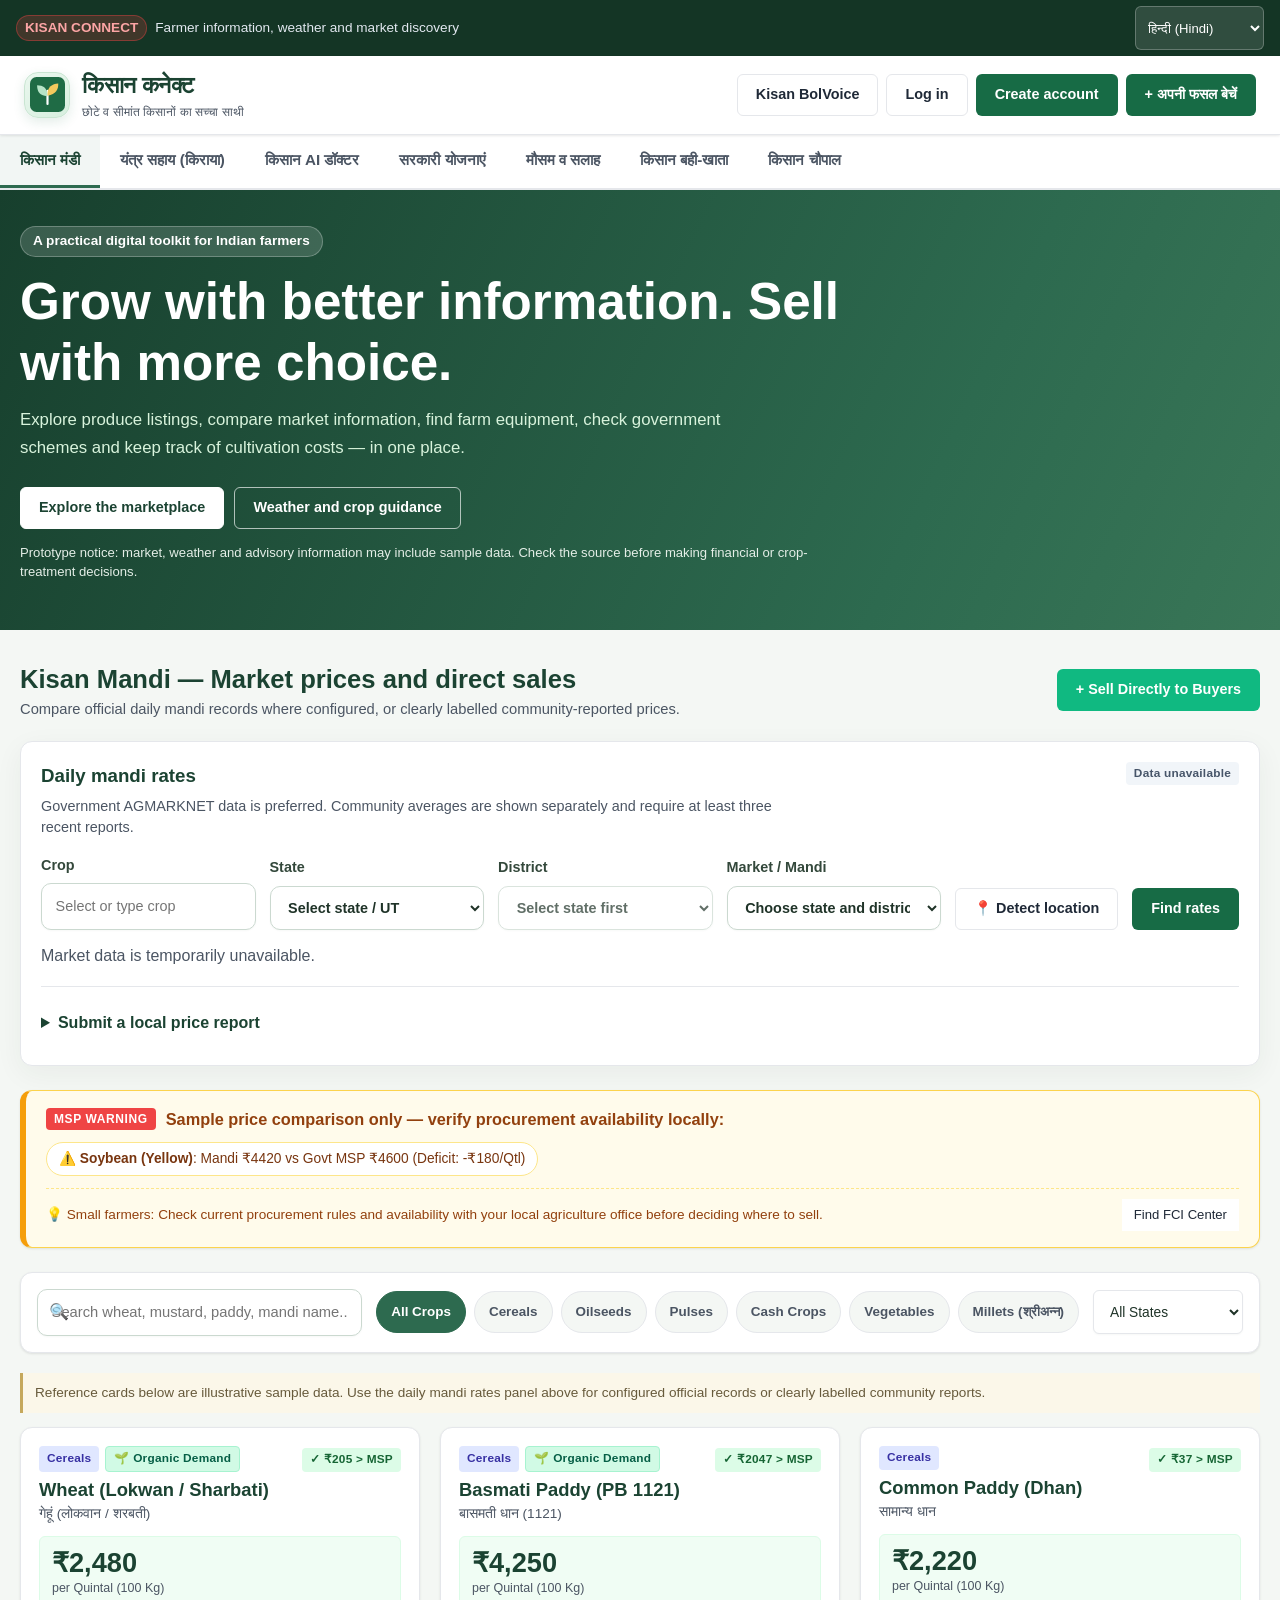
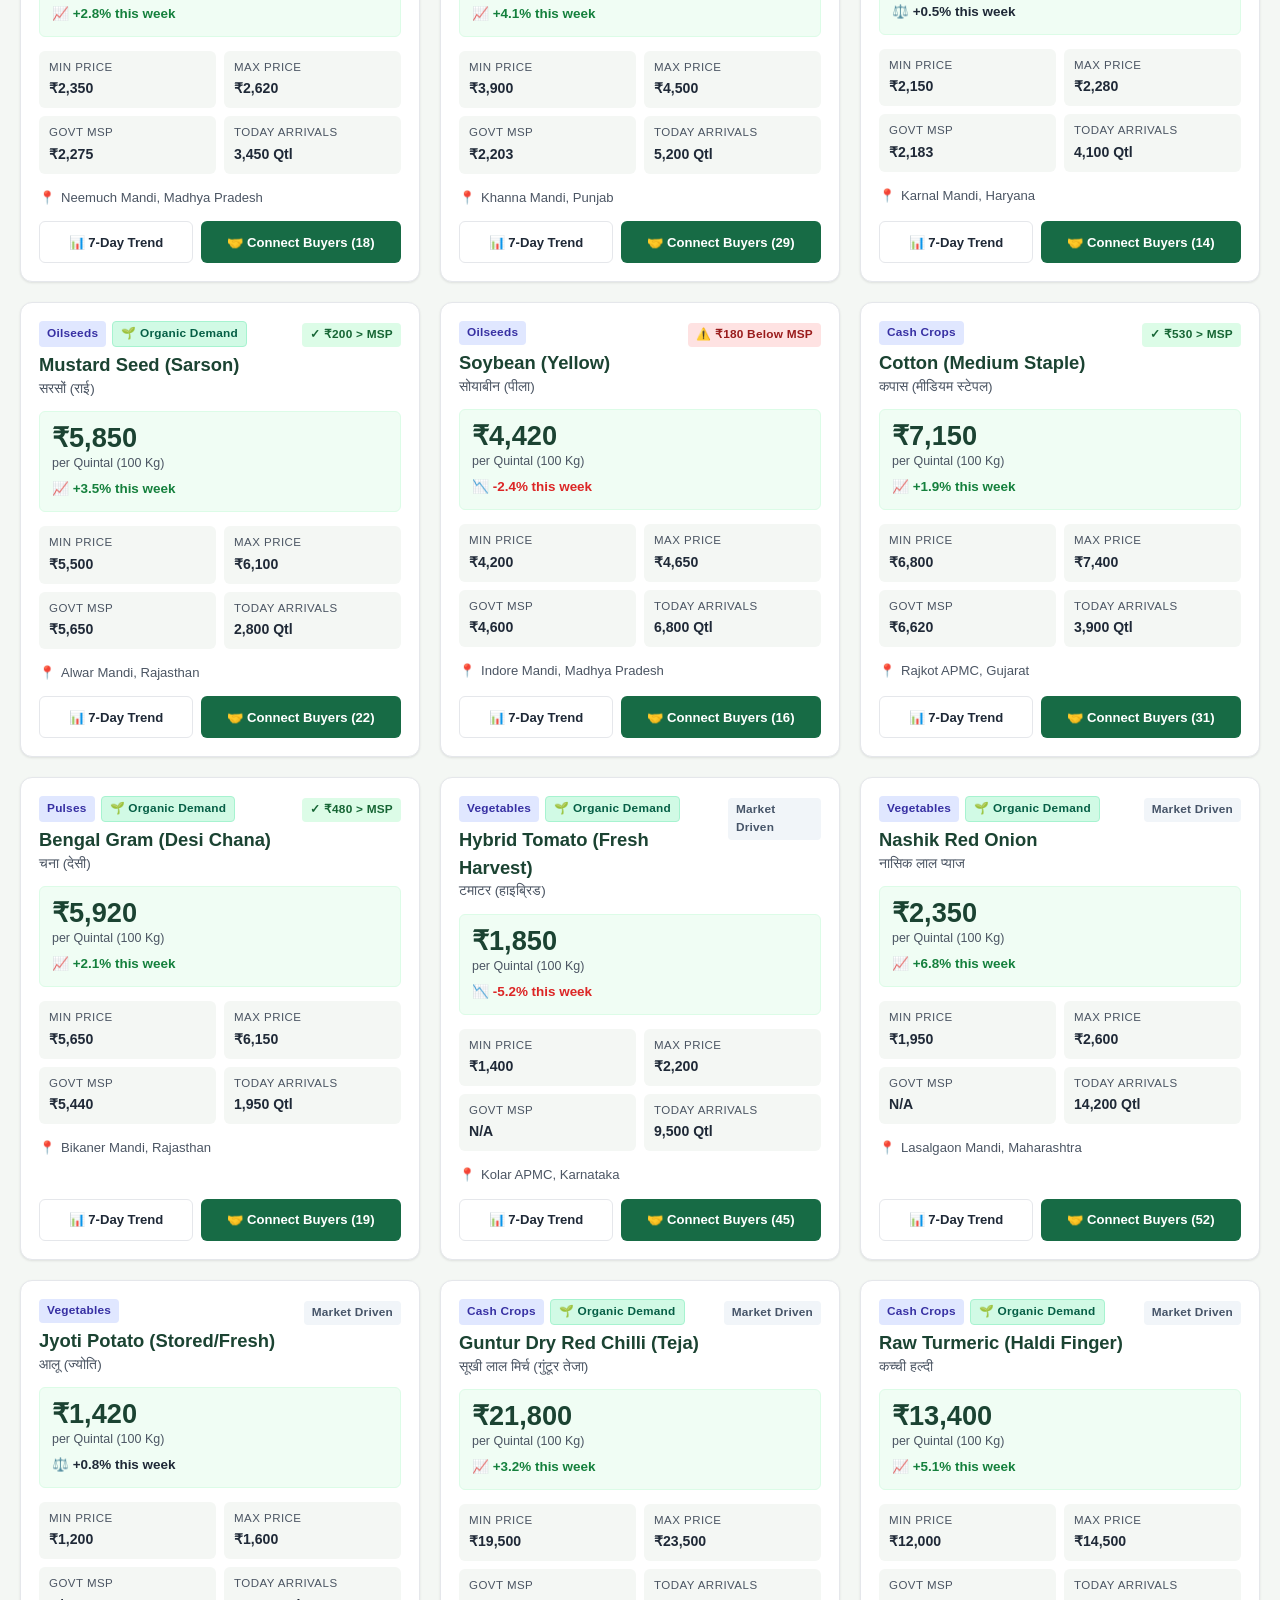
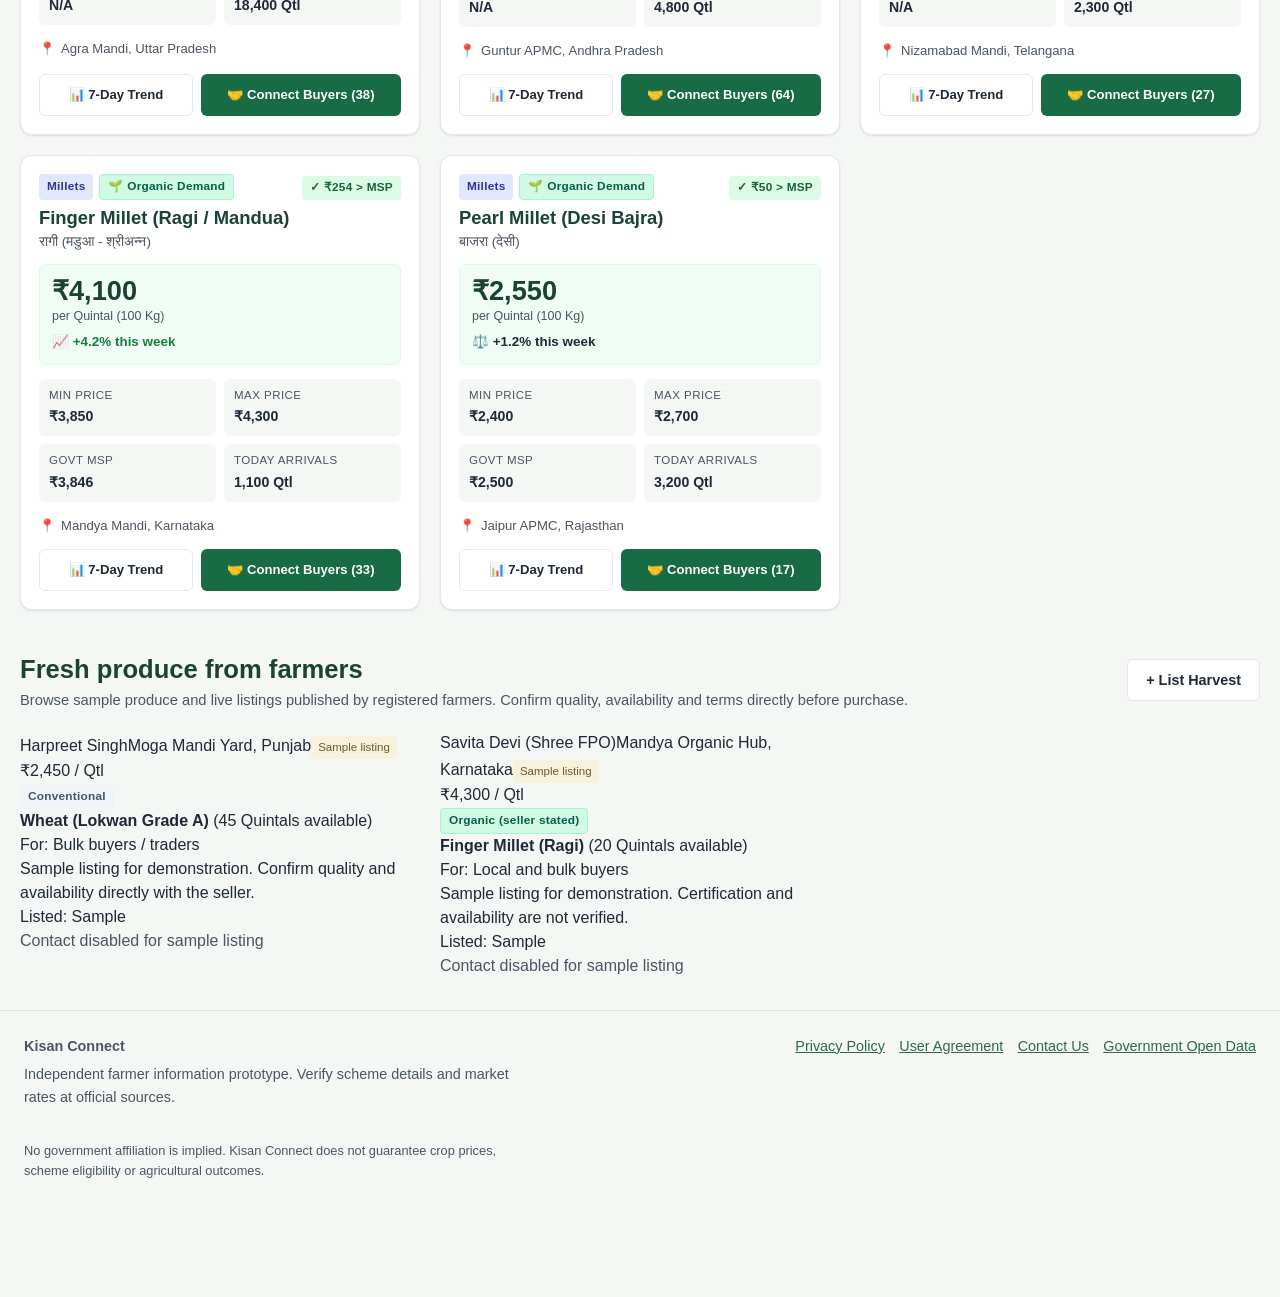
==== index.html @ 3104cfa8 "Use standard mandi and location dropdowns for reports" ====
<!DOCTYPE html>
<html lang="en">
<head>
  <meta charset="UTF-8" />
  <meta name="viewport" content="width=device-width, initial-scale=1.0" />
  <title>Kisan Connect — Empowering Small and Marginal Farmers</title>
  <meta name="description" content="Integrated AgriTech platform empowering small & marginal farmers with direct APMC mandi prices, machinery pooling, AI crop doctor, and government subsidies." />
  <link rel="stylesheet" href="css/styles.css" />
  <link rel="manifest" href="/manifest.json" />
  <meta name="theme-color" content="#1f6b45" />
  <meta name="color-scheme" content="light" />
  <meta name="mobile-web-app-capable" content="yes" />
  <meta name="apple-mobile-web-app-capable" content="yes" />
  <meta name="apple-mobile-web-app-status-bar-style" content="default" />
  <link rel="icon" type="image/svg+xml" href="/icon.svg" />
</head>
<body>

  <!-- Language and utility bar; no unverified helpline number is displayed. -->
  <header class="top-helpline-bar">
    <div class="helpline-content">
      <span class="helpline-pill">KISAN CONNECT</span>
      <span data-i18n="topDescription">Farmer information, weather and market discovery</span>
    </div>
    <div class="top-bar-right">
      <div class="lang-select-wrapper">
        <select id="lang-selector" aria-label="Select Language">
          <option value="en">English</option>
          <option value="hi" selected>हिन्दी (Hindi)</option>
          <option value="pa">ਪੰਜਾਬੀ (Punjabi)</option>
          <option value="mr">मराठी (Marathi)</option>
          <option value="te">తెలుగు (Telugu)</option>
          <option value="bn">বাংলা (Bengali)</option>
          <option value="ur">اردو (Urdu)</option>
        </select>
      </div>
    </div>
  </header>

  <!-- Main Brand Navigation Bar -->
  <div class="main-header">
    <div class="header-inner">
      <div class="brand-wrapper">
        <span class="brand-logo-icon" aria-hidden="true"><img src="/icon.svg" alt="" width="34" height="34" /></span>
        <div>
          <h1 class="brand-title" data-i18n="appName">Kisan Connect</h1>
          <p class="brand-subtitle" data-i18n="appTagline">Empowering Small & Marginal Farmers</p>
        </div>
      </div>

      <div class="header-action-group">
        <button id="btn-voice-search" class="btn btn-outline" title="Ask by Voice / बोलकर पूछें">
          Kisan Bol <span>Voice</span>
        </button>
        <button id="account-action" class="btn btn-outline" onclick="Auth.open('login')">Log in</button>
        <button id="btn-register" class="btn btn-primary" onclick="Auth.open('register')">Create account</button>
        <button class="btn btn-primary" onclick="App.openModal('modal-list-harvest')">
          <span data-i18n="btnListProduce">List produce</span>
        </button>
      </div>
    </div>
  </div>

  <!-- Desktop Navigation Tabs Bar -->
  <nav class="desktop-nav-bar" aria-label="Main Navigation">
    <div class="nav-container">
      <button class="nav-tab-btn active" data-tab="tab-mandi">
        <span data-i18n="navMandi">Kisan Mandi</span>
      </button>
      <button class="nav-tab-btn" data-tab="tab-machinery">
        <span data-i18n="navMachinery">Equipment Rental</span>
      </button>
      <button class="nav-tab-btn" data-tab="tab-doctor">
        <span data-i18n="navDoctor">AI Crop Doctor</span>
      </button>
      <button class="nav-tab-btn" data-tab="tab-schemes">
        <span data-i18n="navSchemes">Govt Schemes</span>
      </button>
      <button class="nav-tab-btn" data-tab="tab-weather">
        <span data-i18n="navWeather">Weather & Advisory</span>
      </button>
      <button class="nav-tab-btn" data-tab="tab-ledger">
        <span data-i18n="navLedger">Farm Ledger (Khata)</span>
      </button>
      <button class="nav-tab-btn" data-tab="tab-community">
        <span data-i18n="navCommunity">Kisan Chopal</span>
      </button>
    </div>
  </nav>

  <!-- Hero Section -->
  <section class="hero-banner">
    <div class="hero-inner">
      <div class="hero-tagline-badge">A practical digital toolkit for Indian farmers</div>
      <h2 class="hero-title">Grow with better information. Sell with more choice.</h2>
      <p class="hero-desc">
        Explore produce listings, compare market information, find farm equipment, check government schemes and keep track of cultivation costs — in one place.
      </p>
      <div class="hero-actions">
        <button class="btn btn-light" onclick="App.switchTab('tab-mandi')">Explore the marketplace</button>
        <button class="btn btn-outline hero-outline" onclick="App.switchTab('tab-weather')">Weather and crop guidance</button>
      </div>
      <p class="hero-note">Prototype notice: market, weather and advisory information may include sample data. Check the source before making financial or crop-treatment decisions.</p>
    </div>
  </section>

  <!-- Main Content Body -->
  <main class="main-content-wrapper">

    <!-- ====================================================================
         TAB 1: KISAN MANDI (Marketplace & APMC Live Prices)
         ==================================================================== -->
    <div id="tab-mandi" class="tab-pane active">
      <div class="section-header-bar">
        <div class="section-title-group">
          <h2>Kisan Mandi — Market prices and direct sales</h2>
          <p>Compare official daily mandi records where configured, or clearly labelled community-reported prices.</p>
        </div>
        <button class="btn btn-success" onclick="App.openModal('modal-list-harvest')">
          + Sell Directly to Buyers
        </button>
      </div>

      <section class="live-data-panel" aria-labelledby="live-mandi-heading">
        <div class="live-data-panel-head">
          <div>
            <h3 id="live-mandi-heading">Daily mandi rates</h3>
            <p>Government AGMARKNET data is preferred. Community averages are shown separately and require at least three recent reports.</p>
          </div>
          <span id="mandi-source-status" class="badge badge-neutral">Checking data source…</span>
        </div>
        <div class="live-data-filters">
          <label>Crop
            <input id="live-mandi-commodity" type="text" list="india-crops-list" placeholder="Select or type crop" autocomplete="off" />
            <datalist id="india-crops-list"><option value="Wheat"></option><option value="Rice"></option><option value="Paddy"></option><option value="Maize"></option><option value="Potato"></option><option value="Onion"></option><option value="Tomato"></option><option value="Mustard"></option><option value="Gram"></option><option value="Chana"></option><option value="Arhar"></option><option value="Moong"></option><option value="Urad"></option><option value="Soybean"></option><option value="Groundnut"></option><option value="Cotton"></option><option value="Sugarcane"></option><option value="Bajra"></option><option value="Jowar"></option><option value="Barley"></option><option value="Garlic"></option><option value="Ginger"></option><option value="Turmeric"></option><option value="Banana"></option><option value="Apple"></option><option value="Mango"></option><option value="Lentil"></option><option value="Masoor"></option></datalist>
          </label>
          <label>State
            <select id="live-mandi-state" autocomplete="address-level1"><option value="">Loading states…</option></select>
          </label>
          <label>District
            <select id="live-mandi-district" autocomplete="address-level2" disabled><option value="">Select state first</option></select>
          </label>
          <label>Market / Mandi
            <select id="live-mandi-market"><option value="">Choose state and district first</option></select>
          </label>
          <button id="btn-detect-mandi-location" class="btn btn-outline" type="button">📍 Detect location</button>
          <button id="btn-load-live-mandi" class="btn btn-primary" type="button">Find rates</button>
        </div>
        <div id="live-mandi-results" class="live-data-results" aria-live="polite"><p class="text-sm text-muted">Choose a crop or district and load available market records.</p></div>
        <details class="mandi-report-details">
          <summary>Submit a local price report</summary>
          <p class="text-sm text-muted">For farmers and bulk buyers. Community reports are not official prices and are only averaged after three recent reports for the same market and crop.</p>
          <form id="mandi-price-report-form" class="live-data-filters">
            <label>Crop <input name="commodity" id="report-mandi-commodity" required minlength="2" maxlength="120" list="india-crops-list" /></label>
            <label>Mandi / market <select name="market" id="report-mandi-market" required><option value="">Choose state and district first</option></select></label>
            <label>District <select name="district" id="report-mandi-district" required disabled><option value="">Select state first</option></select></label>
            <label>State <select name="state" id="report-mandi-state" required><option value="">Loading states…</option></select></label>
            <label>Price (₹/quintal) <input name="pricePerQuintal" type="number" min="1" max="1000000" step="0.01" required /></label>
            <label>Note (optional) <input name="note" maxlength="300" /></label>
            <button class="btn btn-outline" type="submit">Submit report</button>
          </form>
        </details>
      </section>

      <!-- MSP Watchdog Alert Banner -->
      <div id="msp-watchdog-banner"></div>

      <!-- Filter Controls Bar -->
      <div class="filter-controls-bar">
        <div class="search-input-group">
          <span class="icon">🔍</span>
          <input type="text" id="mandi-search-input" placeholder="Search wheat, mustard, paddy, mandi name..." />
        </div>

        <div class="filter-pills-group">
          <button class="category-pill-btn active mandi-category-btn" data-category="all">All Crops</button>
          <button class="category-pill-btn mandi-category-btn" data-category="cereals">Cereals</button>
          <button class="category-pill-btn mandi-category-btn" data-category="oilseeds">Oilseeds</button>
          <button class="category-pill-btn mandi-category-btn" data-category="pulses">Pulses</button>
          <button class="category-pill-btn mandi-category-btn" data-category="cash crops">Cash Crops</button>
          <button class="category-pill-btn mandi-category-btn" data-category="vegetables">Vegetables</button>
          <button class="category-pill-btn mandi-category-btn" data-category="millets">Millets (श्रीअन्न)</button>
        </div>

        <select id="mandi-state-filter" class="dropdown-filter-select">
          <option value="all">All States</option>
          <option value="madhya pradesh">Madhya Pradesh</option>
          <option value="punjab">Punjab</option>
          <option value="haryana">Haryana</option>
          <option value="rajasthan">Rajasthan</option>
          <option value="gujarat">Gujarat</option>
          <option value="maharashtra">Maharashtra</option>
          <option value="karnataka">Karnataka</option>
          <option value="andhra pradesh">Andhra Pradesh</option>
          <option value="uttar pradesh">Uttar Pradesh</option>
        </select>
      </div>

      <p class="prototype-data-note">Reference cards below are illustrative sample data. Use the daily mandi rates panel above for configured official records or clearly labelled community reports.</p>
      <!-- Mandi Commodity Cards -->
      <div id="mandi-price-cards" class="cards-grid-3"></div>

      <!-- Direct Farmer Produce Listings -->
      <div class="section-header-bar" style="margin-top: 40px;">
        <div class="section-title-group">
          <h2>Fresh produce from farmers</h2>
          <p>Browse sample produce and live listings published by registered farmers. Confirm quality, availability and terms directly before purchase.</p>
        </div>
        <div class="farmer-market-actions">
          <button id="btn-my-enquiries" class="btn btn-outline" type="button" hidden onclick="MandiModule.loadIncomingEnquiries()">Incoming enquiries</button>
          <button class="btn btn-outline" onclick="App.openModal('modal-list-harvest')">+ List Harvest</button>
        </div>
      </div>
      <div id="incoming-enquiries" class="incoming-enquiries" hidden></div>
      <div id="direct-farmer-listings" class="cards-grid-3"></div>
    </div>


    <!-- ====================================================================
         TAB 2: YANTRA SAHAY (Machinery Rental & Co-Farming Pooling)
         ==================================================================== -->
    <div id="tab-machinery" class="tab-pane">
      <div class="section-header-bar">
        <div class="section-title-group">
          <h2>Yantra Sahay — Equipment rental and pooling</h2>
          <p>Uber for farm implements: Access tractors, harvesters, laser levelers, and drone sprayers at affordable hourly/acre rates.</p>
        </div>
      </div>

      <!-- Co-Farming Equipment Pooling Calculator -->
      <div id="pooling-calculator-section" class="pooling-calc-container">
        <div class="calc-header">
          <div>
            <h3>🤝 Community Machinery Pooling Calculator</h3>
            <p class="text-muted">See how much you and your neighbors save by co-renting equipment for contiguous plots.</p>
          </div>
          <span class="badge badge-success">Save up to 35%</span>
        </div>

        <div class="calc-controls-row">
          <div class="calc-field-group">
            <label for="pool-calc-machine">Select Equipment to Rent:</label>
            <select id="pool-calc-machine">
              <option value="mach-4">Preet Multi-Crop Combine Harvester (₹1,550/acre)</option>
              <option value="mach-1">Mahindra 575 DI Tractor with Cultivator (₹850/acre)</option>
              <option value="mach-2">Garuda Agri Drone Sprayer with Pilot (₹280/acre)</option>
              <option value="mach-3">Shaktiman Heavy Duty Rotavator (₹750/acre)</option>
              <option value="mach-6">Happy Seeder / Super Seeder (₹850/acre)</option>
            </select>
          </div>

          <div class="calc-field-group">
            <label for="pool-calc-acres">Your Farm Acreage:</label>
            <input type="number" id="pool-calc-acres" value="1.5" min="0.5" max="10" step="0.5" />
          </div>

          <div class="calc-field-group">
            <label for="pool-calc-farmers">
              Neighbor Farmers Pooling: <span id="pool-calc-farmers-val" class="calc-slider-val">3 Neighbor Farmers</span>
            </label>
            <input type="range" id="pool-calc-farmers" min="1" max="5" value="3" />
          </div>
        </div>

        <div id="pooling-calc-results"></div>
      </div>

      <!-- Machinery Filters -->
      <div class="filter-controls-bar">
        <div class="search-input-group">
          <span class="icon">🔍</span>
          <input type="text" id="machinery-search-input" placeholder="Search tractor, harvester, drone, rotavator..." />
        </div>

        <div class="filter-pills-group">
          <button class="category-pill-btn active machinery-category-btn" data-category="all">All Implements</button>
          <button class="category-pill-btn machinery-category-btn" data-category="tractors">Tractors & Tillers</button>
          <button class="category-pill-btn machinery-category-btn" data-category="harvesting">Harvesters</button>
          <button class="category-pill-btn machinery-category-btn" data-category="spraying & drones">Drone Sprayers</button>
          <button class="category-pill-btn machinery-category-btn" data-category="land preparation">Land Prep</button>
          <button class="category-pill-btn machinery-category-btn" data-category="irrigation">Solar Pumps</button>
        </div>

        <div style="display: flex; align-items: center; gap: 8px;">
          <span class="text-sm font-semibold">Max Distance:</span>
          <input type="range" id="machinery-distance-slider" min="2" max="25" value="20" style="width: 100px;" />
          <span id="machinery-distance-val" class="text-sm font-bold text-green">20 km</span>
        </div>
      </div>

      <!-- Machinery Cards Grid -->
      <div id="machinery-cards-grid" class="cards-grid-3"></div>
    </div>


    <!-- ====================================================================
         TAB 3: KISAN AI DOCTOR (Crop Health & Pest Diagnostics)
         ==================================================================== -->
    <div id="tab-doctor" class="tab-pane">
      <div class="section-header-bar">
        <div class="section-title-group">
          <h2>Kisan Crop Doctor — Crop-health reference</h2>
          <p>Upload a crop photo for an AI-assisted assessment, or browse crop-health reference guides. Results are suggestions, not a confirmed diagnosis.</p>
        </div>
      </div>

      <div class="doctor-layout-grid">
        <!-- Left: Upload & Specimen Selector -->
        <div class="doctor-upload-sidebar">
          <label for="crop-photo-input" class="upload-drop-zone">
            <div class="upload-icon">📷</div>
            <strong>Upload Leaf / Crop Photo</strong>
            <p class="text-sm text-muted">Click to select photo from phone or gallery (JPG, PNG or WebP; max 8 MB)</p>
            <input type="file" id="crop-photo-input" accept="image/jpeg,image/png,image/webp" style="display: none;" />
          </label>
          <label for="crop-photo-crop" class="text-sm">Crop type (optional)
            <select id="crop-photo-crop" class="form-control">
              <option value="">Not sure / let AI assess</option>
              <option value="Rice">Rice / Paddy</option>
              <option value="Wheat">Wheat</option>
              <option value="Tomato">Tomato</option>
              <option value="Potato">Potato</option>
              <option value="Mustard">Mustard</option>
              <option value="Maize">Maize</option>
              <option value="Cotton">Cotton</option>
              <option value="Sugarcane">Sugarcane</option>
              <option value="Pulses">Pulses</option>
              <option value="Other">Other</option>
            </select>
          </label>

          <div id="diagnosis-image-preview" style="text-align: center; margin-bottom: 16px;"></div>

          <div class="sample-specimens-heading">
            <span>Or test with field specimens:</span>
            <span class="badge badge-neutral">Pre-Loaded</span>
          </div>

          <div id="disease-samples-grid" class="disease-samples-grid"></div>
        </div>

        <!-- Right: Diagnostic Report Output -->
        <div>
          <div id="diagnosis-report-container"></div>
        </div>
      </div>

      <!-- AI Agribot Chatbot: Kisan Sahayak -->
      <div id="kisan-chat-wrapper" class="kisan-chat-box">
        <div class="chat-header">
          <div>
            <h3>🤖 Kisan Sahayak AI — 24x7 Agronomy Chat Assistant</h3>
            <p class="text-sm text-muted">Ask questions in Hindi, English, Punjabi, Marathi, Telugu, or Bengali.</p>
          </div>
          <span class="badge badge-success">✓ Online & Ready</span>
        </div>

        <div id="ai-chat-messages" class="chat-messages-area"></div>

        <div class="preset-queries-row">
          <span class="text-xs text-muted" style="align-self: center;">Quick Questions:</span>
          <button class="btn-pill-prompt" onclick="AIDoctorModule.sendPredefinedQuery('How to control Yellow Rust in wheat?')">🌾 Yellow Rust in Wheat</button>
          <button class="btn-pill-prompt" onclick="AIDoctorModule.sendPredefinedQuery('How to make Jeevamrit at home?')">🧪 Homemade Jeevamrit</button>
          <button class="btn-pill-prompt" onclick="AIDoctorModule.sendPredefinedQuery('How to get 90% subsidy on Solar Pump?')">☀️ Solar Pump Subsidy</button>
          <button class="btn-pill-prompt" onclick="AIDoctorModule.sendPredefinedQuery('Can I spray pesticide in today weather?')">🌦️ Spray Window Check</button>
        </div>

        <div class="chat-input-row">
          <input type="text" id="ai-chat-input" placeholder="Type your crop or subsidy question here (उदा. गेहूं में पीलापन कैसे दूर करें?)..." />
          <button id="btn-send-chat" class="btn btn-primary">Send ↗</button>
        </div>
      </div>
    </div>


    <!-- ====================================================================
         TAB 4: SARKARI YOJANA MITRA (Government Schemes Navigator)
         ==================================================================== -->
    <div id="tab-schemes" class="tab-pane">
      <div class="section-header-bar">
        <div class="section-title-group">
          <h2>🏛️ Sarkari Yojana Mitra — Government Schemes & Subsidies</h2>
          <p>Find out every direct benefit, insurance scheme, and equipment subsidy tailored for your landholding profile.</p>
        </div>
      </div>

      <!-- 1-Click Interactive Eligibility Wizard -->
      <div class="wizard-container">
        <div class="section-header-bar" style="margin-bottom: 14px;">
          <div>
            <h3>🎯 1-Click Farmer Scheme Eligibility Wizard</h3>
            <p class="text-muted">Select your farm profile to calculate eligible government subsidies automatically.</p>
          </div>
        </div>

        <form id="eligibility-wizard-form" class="wizard-form-grid">
          <div class="form-group">
            <label for="wiz-land-size">Landholding Size:</label>
            <select id="wiz-land-size">
              <option value="marginal" selected>Marginal Farmer (&lt; 2.5 Acres / 1 Ha)</option>
              <option value="small">Small Farmer (2.5 to 5.0 Acres / 1-2 Ha)</option>
              <option value="medium">Medium / Large Farmer (&gt; 5 Acres)</option>
            </select>
          </div>

          <div class="form-group">
            <label for="wiz-category">Farmer Category:</label>
            <select id="wiz-category">
              <option value="general" selected>General / OBC Farmer</option>
              <option value="sc_st">SC / ST Farmer (+10% Subsidy Bonus)</option>
              <option value="woman">Woman Headed Farm Family</option>
              <option value="tenant">Tenant Farmer / Sharecropper (Bataidar)</option>
            </select>
          </div>

          <div class="form-group">
            <label for="wiz-water-source">Irrigation Source:</label>
            <select id="wiz-water-source">
              <option value="diesel" selected>Diesel Pump Set (Wants Solar)</option>
              <option value="rainfed">Rainfed / Dryland (Barani)</option>
              <option value="electric">Electric Tubewell</option>
              <option value="canal">Canal Irrigation</option>
            </select>
          </div>
        </form>

        <div id="wizard-results-container"></div>
      </div>

      <!-- Schemes Filters & Catalog -->
      <div class="filter-controls-bar">
        <div class="search-input-group">
          <span class="icon">🔍</span>
          <input type="text" id="schemes-search-input" placeholder="Search PM-KISAN, crop insurance, solar pumps, loans..." />
        </div>

        <div class="filter-pills-group">
          <button class="category-pill-btn active scheme-category-btn" data-category="all">All Schemes</button>
          <button class="category-pill-btn scheme-category-btn" data-category="income support">Income Support</button>
          <button class="category-pill-btn scheme-category-btn" data-category="crop insurance">Crop Insurance</button>
          <button class="category-pill-btn scheme-category-btn" data-category="solar">Solar Energy</button>
          <button class="category-pill-btn scheme-category-btn" data-category="machinery">Machinery Subsidies</button>
          <button class="category-pill-btn scheme-category-btn" data-category="credit">Kisan Credit Card</button>
        </div>
      </div>

      <div class="scheme-updates-panel">
        <div>
          <h3>🔔 Check for newly announced schemes</h3>
          <p>We check the configured official scheme feed when available. Always verify eligibility and deadlines on the linked government portal.</p>
          <p id="scheme-update-status" class="text-muted" aria-live="polite">Official updates have not been checked in this session.</p>
        </div>
        <button id="btn-check-scheme-updates" class="btn btn-outline" type="button">Check official updates</button>
      </div>
      <div id="scheme-live-updates" class="cards-grid-3"></div>
      <div id="schemes-cards-grid" class="cards-grid-3"></div>
    </div>


    <!-- ====================================================================
         TAB 5: MAUSAM & AGRO-ADVISORY (Hyperlocal Weather)
         ==================================================================== -->
    <div id="tab-weather" class="tab-pane">
      <div class="section-header-bar">
        <div class="section-title-group">
          <h2>Weather & Farm Advisory</h2>
          <p>Seven-day forecast based on the selected village, town or city. Check the timestamp before making farm decisions.</p>
        </div>
      </div>
      <div class="live-data-panel weather-location-panel">
        <form id="weather-location-form" class="live-data-filters">
          <label>Village / town / city (manual) <input id="weather-location-input" name="location" value="Lucknow" required minlength="2" maxlength="100" autocomplete="address-level2" /></label>
          <button class="btn btn-primary" type="submit">Update forecast</button>
          <button class="btn btn-outline" id="weather-auto-detect" type="button">📍 Detect my location</button>
          <span id="weather-location-status" role="status" aria-live="polite"></span>
          <button class="btn btn-outline" id="weather-speak-button" type="button">Listen in Hindi</button>
        </form>
        <div id="weather-current-summary" class="weather-current-summary" aria-live="polite">Loading current weather…</div>
        <p id="weather-source-note" class="text-sm text-muted">Forecast source: Open-Meteo. This is a forecast, not a guarantee of local field conditions.</p>
      </div>
      <div id="weather-forecast-grid" class="weather-cards-grid" aria-live="polite"></div>

      <!-- General Agro-Advisory Recommendations -->
      <div style="background: #FFFFFF; border: 1px solid var(--border-color); border-radius: var(--radius-md); padding: 20px; box-shadow: var(--shadow-sm);">
        <h3 style="color: var(--primary-dark); margin-bottom: 12px;">🌾 Key Seasonal Crop Directives (Rabi 2026-27)</h3>
        <div style="display: grid; grid-template-columns: repeat(auto-fit, minmax(280px, 1fr)); gap: 16px;">
          <div style="background: #F0FDF4; border-left: 4px solid var(--primary); padding: 12px 14px; border-radius: var(--radius-sm);">
            <strong style="color: var(--primary-dark);">🌾 Wheat Sowing Window:</strong>
            <p style="font-size: 0.85rem; color: var(--text-muted); margin-top: 4px;">Optimum sowing temperature is 20-22°C. Treat seed with Carboxin + Thiram (2g/kg seed) to prevent loose smut.</p>
          </div>
          <div style="background: #FFFBEB; border-left: 4px solid #D97706; padding: 12px 14px; border-radius: var(--radius-sm);">
            <strong style="color: #92400E;">🌱 Mustard Aphid Caution:</strong>
            <p style="font-size: 0.85rem; color: var(--text-muted); margin-top: 4px;">Install yellow sticky traps early. Never spray during morning bee pollination hours (8 AM to 11 AM).</p>
          </div>
          <div style="background: #EFF6FF; border-left: 4px solid #2563EB; padding: 12px 14px; border-radius: var(--radius-sm);">
            <strong style="color: #1E40AF;">💧 Water Conservation:</strong>
            <p style="font-size: 0.85rem; color: var(--text-muted); margin-top: 4px;">For small plots, irrigate at critical stages only (CRI stage at 21 days for wheat). Avoid excess flood irrigation.</p>
          </div>
        </div>
      </div>
    </div>


    <!-- ====================================================================
         TAB 6: KISAN KHATA (Farm Ledger & ROI Calculator)
         ==================================================================== -->
    <div id="tab-ledger" class="tab-pane">
      <div class="section-header-bar">
        <div class="section-title-group">
          <h2>📊 Kisan Khata — Digital Farm Ledger & ROI Calculator</h2>
          <p>Know your real cost of production per quintal and calculate true net profit per acre.</p>
        </div>
      </div>

      <div class="ledger-layout-grid">
        <!-- Input Form -->
        <div class="ledger-form-box">
          <h3 class="ledger-form-section-title">📝 Enter Your Seasonal Farm Inputs</h3>
          <form id="farm-ledger-form">
            <div class="ledger-input-grid">
              <div class="ledger-input-group">
                <label for="ledger-crop">Cultivated Crop:</label>
                <select id="ledger-crop">
                  <option value="Wheat" selected>Wheat (गेहूं)</option>
                  <option value="Basmati Paddy">Basmati Paddy (धान)</option>
                  <option value="Mustard">Mustard (सरसों)</option>
                  <option value="Soybean">Soybean (सोयाबीन)</option>
                  <option value="Cotton">Cotton (कपास)</option>
                  <option value="Tomato">Tomato (टमाटर)</option>
                </select>
              </div>

              <div class="ledger-input-group">
                <label for="ledger-acres">Field Area (Acres):</label>
                <input type="number" id="ledger-acres" value="2.0" step="0.5" min="0.5" />
              </div>
            </div>

            <div style="font-size: 0.82rem; font-weight: 700; color: var(--text-muted); text-transform: uppercase; margin-bottom: 8px;">Cultivation Expenses (₹)</div>

            <div class="ledger-input-grid">
              <div class="ledger-input-group">
                <label for="cost-seeds">Seeds Cost (₹):</label>
                <input type="number" id="cost-seeds" value="2800" />
              </div>
              <div class="ledger-input-group">
                <label for="cost-fertilizers">Fertilizers & Pesticides (₹):</label>
                <input type="number" id="cost-fertilizers" value="4500" />
              </div>
              <div class="ledger-input-group">
                <label for="cost-machinery">Tractor & Machine Rental (₹):</label>
                <input type="number" id="cost-machinery" value="5200" />
              </div>
              <div class="ledger-input-group">
                <label for="cost-labor">Farm Labor Wages (₹):</label>
                <input type="number" id="cost-labor" value="6000" />
              </div>
              <div class="ledger-input-group">
                <label for="cost-irrigation">Irrigation / Diesel Fuel (₹):</label>
                <input type="number" id="cost-irrigation" value="1800" />
              </div>
              <div class="ledger-input-group">
                <label for="cost-misc">Transport & Bags (₹):</label>
                <input type="number" id="cost-misc" value="1200" />
              </div>
            </div>

            <div style="font-size: 0.82rem; font-weight: 700; color: var(--text-muted); text-transform: uppercase; margin-bottom: 8px; margin-top: 14px;">Harvest Yield & Sale Revenue</div>

            <div class="ledger-input-grid">
              <div class="ledger-input-group">
                <label for="rev-yield-qtl">Total Harvest (Quintals):</label>
                <input type="number" id="rev-yield-qtl" value="36" />
              </div>
              <div class="ledger-input-group">
                <label for="rev-price-qtl">Sale Price per Quintal (₹):</label>
                <input type="number" id="rev-price-qtl" value="2480" />
              </div>
              <div class="ledger-input-group" style="grid-column: 1 / -1;">
                <label for="rev-straw">Bhusa / Fodder By-Product Revenue (₹):</label>
                <input type="number" id="rev-straw" value="4500" />
              </div>
            </div>
          </form>
        </div>

        <!-- Output Card -->
        <div id="ledger-results-card"></div>
      </div>
    </div>


    <!-- ====================================================================
         TAB 7: KISAN CHOPAL (Farmer Community & FPO Hub)
         ==================================================================== -->
    <div id="tab-community" class="tab-pane">
      <div class="section-header-bar">
        <div class="section-title-group">
          <h2>👥 Kisan Chopal — Peer Knowledge Exchange & FPO Network</h2>
          <p>Real stories, cost-cutting innovations, and organic success from smallholders across India.</p>
        </div>
        <button class="btn btn-primary" onclick="App.openModal('modal-new-post')">
          + Share Your Experience
        </button>
      </div>

      <div id="community-posts-container" class="community-posts-list"></div>
    </div>

  </main>


  <!-- ======================================================================
       MODALS SYSTEM
       ====================================================================== -->

  <!-- Modal 1: List My Harvest for Direct Sale -->
  <div id="modal-list-harvest" class="modal-overlay">
    <div class="modal-box">
      <button class="modal-close-btn" data-close-modal>&times;</button>
      <h3>List produce for sale</h3>
      <p class="text-sm text-muted">Add the details buyers need. Sign in as a farmer to publish a listing for other users.</p>

      <form id="list-harvest-form">
        <div class="modal-form-grid">
          <div class="form-group">
            <label for="harvest-farmer-name">Your Full Name:</label>
            <input type="text" id="harvest-farmer-name" placeholder="उदा. Ramesh Kumar" required />
          </div>

          <div class="form-group">
            <label for="harvest-phone">Mobile / WhatsApp Number:</label>
            <input type="tel" id="harvest-phone" placeholder="+91 98765 43210" required />
          </div>

          <div class="form-group">
            <label for="harvest-crop-name">Crop & Variety:</label>
            <input type="text" id="harvest-crop-name" placeholder="e.g. Lokwan Wheat / Sharbati" required />
          </div>

          <div class="form-group">
            <label for="harvest-qty">Quantity Available (Quintals):</label>
            <input type="number" id="harvest-qty" placeholder="e.g. 25" min="1" required />
          </div>

          <div class="form-group">
            <label for="harvest-price">Price (₹ / Quintal):</label>
            <input type="number" id="harvest-price" placeholder="e.g. 2450" min="1" required />
          </div>
          <div class="form-group">
            <label for="harvest-audience">Who can buy this produce?</label>
            <select id="harvest-audience" required>
              <option value="both">Local buyers and bulk buyers</option>
              <option value="local">Local buyers only</option>
              <option value="bulk">Bulk buyers / traders</option>
            </select>
          </div>

          <div class="form-group">
            <label for="harvest-location">Mandi Yard / Village Location:</label>
            <input type="text" id="harvest-location" placeholder="e.g. Dewas Mandi Road, MP" required />
          </div>

          <div class="form-group full-span">
            <label style="display: flex; align-items: center; gap: 8px; cursor: pointer;">
              <input type="checkbox" id="harvest-organic" />
              <span>🌱 This harvest is Organically Grown (PGS-India / NPOP Certified or Zero-Chemical)</span>
            </label>
          </div>

          <div class="form-group full-span">
            <label for="harvest-notes">Grain Quality Notes / Moisture / Packaging:</label>
            <textarea id="harvest-notes" placeholder="e.g. Dry grains with 11% moisture, bagged in 50kg jute bags, ready for farm-gate pickup."></textarea>
          </div>
        </div>

        <div style="display: flex; justify-content: flex-end; gap: 10px; margin-top: 18px;">
          <button type="button" class="btn btn-outline" data-close-modal>Cancel</button>
          <button type="submit" class="btn btn-primary">Publish Harvest Listing</button>
        </div>
      </form>
    </div>
  </div>


  <!-- Modal 2: 7-Day Price Trajectory Chart -->
  <div id="modal-price-chart" class="modal-overlay">
    <div class="modal-box">
      <button class="modal-close-btn" data-close-modal>&times;</button>
      <div id="price-chart-modal-content"></div>
      <div style="display: flex; justify-content: flex-end; margin-top: 16px;">
        <button class="btn btn-primary" data-close-modal>Close</button>
      </div>
    </div>
  </div>


  <!-- Modal 3: Verified Direct Buyers List -->
  <div id="modal-buyers" class="modal-overlay">
    <div class="modal-box">
      <button class="modal-close-btn" data-close-modal>&times;</button>
      <div id="buyers-modal-content"></div>
      <div style="display: flex; justify-content: flex-end; margin-top: 16px;">
        <button class="btn btn-outline" data-close-modal>Close</button>
      </div>
    </div>
  </div>


  <!-- Modal 4: Book Machine / Custom Hiring Center -->
  <div id="modal-booking" class="modal-overlay">
    <div class="modal-box">
      <button class="modal-close-btn" data-close-modal>&times;</button>
      <h3>🚜 Book Farm Equipment</h3>
      <div id="booking-machine-details"></div>

      <form id="machinery-booking-form">
        <input type="hidden" id="booking-machine-id" />
        <div class="modal-form-grid">
          <div class="form-group">
            <label for="book-farmer-name">Your Full Name:</label>
            <input type="text" id="book-farmer-name" placeholder="उदा. Sukhwinder Singh" required />
          </div>

          <div class="form-group">
            <label for="book-phone">Mobile Number:</label>
            <input type="tel" id="book-phone" placeholder="+91 98765 43210" required />
          </div>

          <div class="form-group">
            <label for="book-date">Requested Date:</label>
            <input type="date" id="book-date" required />
          </div>

          <div class="form-group">
            <label for="book-acres">Area to Cover (Acres):</label>
            <input type="number" id="book-acres" value="2.0" step="0.5" min="0.5" required />
          </div>

          <div class="form-group full-span">
            <label style="display: flex; align-items: center; gap: 8px; cursor: pointer; background: #ECFDF5; border: 1px solid #A7F3D0; padding: 10px; border-radius: 6px;">
              <input type="checkbox" id="book-pooling-optin" checked />
              <span><strong>🤝 Enable Neighbor Pooling:</strong> Share equipment transit with adjoining field owners for a 25% cluster discount.</span>
            </label>
          </div>
        </div>

        <div style="display: flex; justify-content: flex-end; gap: 10px; margin-top: 18px;">
          <button type="button" class="btn btn-outline" data-close-modal>Cancel</button>
          <button type="submit" class="btn btn-primary">Confirm & Generate Booking Slip</button>
        </div>
      </form>
    </div>
  </div>


  <!-- Modal 5: Confirmed Booking Slip -->
  <div id="modal-booking-slip" class="modal-overlay">
    <div class="modal-box">
      <button class="modal-close-btn" data-close-modal>&times;</button>
      <div id="booking-slip-content"></div>
    </div>
  </div>


  <!-- Modal 6: Government Scheme Detail & Document Checklist -->
  <div id="modal-scheme-detail" class="modal-overlay">
    <div class="modal-box">
      <button class="modal-close-btn" data-close-modal>&times;</button>
      <div id="scheme-detail-modal-content"></div>
    </div>
  </div>


  <!-- Modal 7: New Community Post in Kisan Chopal -->
  <div id="modal-new-post" class="modal-overlay">
    <div class="modal-box">
      <button class="modal-close-btn" data-close-modal>&times;</button>
      <h3>✍️ Share Your Farming Innovation or Experience</h3>
      <p class="text-sm text-muted">Help fellow smallholders reduce input costs, share pooling experiences, or report mandi prices.</p>

      <form id="new-community-post-form">
        <div class="modal-form-grid">
          <div class="form-group">
            <label for="post-author">Your Name:</label>
            <input type="text" id="post-author" placeholder="उदा. Kailash Meena" required />
          </div>

          <div class="form-group">
            <label for="post-village">Village & District:</label>
            <input type="text" id="post-village" placeholder="e.g. Kota, Rajasthan" required />
          </div>

          <div class="form-group">
            <label for="post-tag">Topic Category:</label>
            <select id="post-tag">
              <option value="Cost Reduction">Cost Reduction</option>
              <option value="Equipment Pooling">Equipment Pooling</option>
              <option value="Direct Selling">Direct Selling</option>
              <option value="Organic Farming">Organic Farming</option>
              <option value="Bumper Yield">Bumper Yield</option>
            </select>
          </div>

          <div class="form-group">
            <label for="post-title">Headline / Summary:</label>
            <input type="text" id="post-title" placeholder="e.g. How we saved ₹12,000 using drip and bio-pesticides" required />
          </div>

          <div class="form-group full-span">
            <label for="post-content">Detailed Experience:</label>
            <textarea id="post-content" placeholder="Share exact quantities, costs, and results for your fellow farmers..." required></textarea>
          </div>
        </div>

        <div style="display: flex; justify-content: flex-end; gap: 10px; margin-top: 18px;">
          <button type="button" class="btn btn-outline" data-close-modal>Cancel</button>
          <button type="submit" class="btn btn-primary">Post to Kisan Chopal</button>
        </div>
      </form>
    </div>
  </div>


  <!-- Mobile Bottom Navigation Bar -->
  <nav class="mobile-bottom-bar" aria-label="Mobile Navigation">
    <button class="mobile-nav-btn active" data-tab="tab-mandi">
      <span data-i18n="navMandi">Mandi</span>
    </button>
    <button class="mobile-nav-btn" data-tab="tab-machinery">
      <span data-i18n="navMachinery">Yantra</span>
    </button>
    <button class="mobile-nav-btn" data-tab="tab-doctor">
      <span data-i18n="navDoctor">AI Doctor</span>
    </button>
    <button class="mobile-nav-btn" data-tab="tab-schemes">
      <span data-i18n="navSchemes">Schemes</span>
    </button>
    <button class="mobile-nav-btn" data-tab="tab-ledger">
      <span data-i18n="navLedger">Khata</span>
    </button>
  </nav>

  <!-- Demo account access: replace with server-side authentication before production use. -->
  <div id="auth-modal" class="modal-overlay" aria-hidden="true">
    <div class="modal-box auth-modal-box" role="dialog" aria-modal="true" aria-labelledby="auth-title">
      <button class="modal-close-btn" type="button" data-close-modal aria-label="Close">&times;</button>
      <p class="auth-eyebrow">KISAN CONNECT</p>
      <h3 id="auth-title">Welcome back</h3>
      <p class="text-sm text-muted" id="auth-description">Sign in to personalise your experience.</p>
      <form id="auth-form">
        <div class="form-group" id="auth-name-group" hidden>
          <label for="auth-name">Full name</label>
          <input id="auth-name" name="name" autocomplete="name" placeholder="Your name" />
        </div>
        <div class="form-group">
          <label for="auth-email">Email address</label>
          <input id="auth-email" name="email" type="email" autocomplete="email" placeholder="you@example.com" required />
        </div>
        <div class="form-group">
          <label for="auth-role">I am a</label>
          <select id="auth-role" name="role" required>
            <option value="farmer">Farmer / Seller</option>
            <option value="localBuyer">Local Buyer</option>
            <option value="bulkBuyer">Bulk Buyer / Trader</option>
          </select>
        </div>
        <div class="form-group" id="auth-password-group">
          <label for="auth-password">Password</label>
          <input id="auth-password" name="password" type="password" autocomplete="current-password" minlength="8" placeholder="At least 8 characters" required />
        </div>
        <p class="auth-demo-note">Use a strong password you do not use on other websites. Kisan Connect will never display your password.</p>
        <div class="auth-legal-note" id="auth-legal-consent" hidden>
          <label><input id="auth-agree-terms" type="checkbox" /> I agree to the <a href="terms.html" target="_blank" rel="noopener">User Agreement</a> and acknowledge the <a href="privacy.html" target="_blank" rel="noopener">Privacy Policy</a>.</label>
        </div>
        <button class="btn btn-primary auth-submit" type="submit" id="auth-submit">Log in</button>
      </form>
      <p class="auth-switch-line"><span id="auth-switch-copy">New to Kisan Connect?</span> <button type="button" class="text-button" id="auth-switch">Create an account</button></p>
    </div>
  </div>

  <footer class="site-footer">
    <div><strong>Kisan Connect</strong><p>Independent farmer information prototype. Verify scheme details and market rates at official sources.</p></div>
    <nav aria-label="Legal and contact links">
      <a href="privacy.html">Privacy Policy</a>
      <a href="terms.html">User Agreement</a>
      <a href="contact.html">Contact Us</a>
      <a href="https://www.data.gov.in/" target="_blank" rel="noopener">Government Open Data</a>
    </nav>
    <p class="footer-disclaimer">No government affiliation is implied. Kisan Connect does not guarantee crop prices, scheme eligibility or agricultural outcomes.</p>
  </footer>
  <div id="kisan-toast" class="kisan-toast"></div>

  <!-- JavaScript Modules -->
  <div id="google_translate_element" aria-hidden="true" style="position:absolute;left:-9999px;width:1px;height:1px;overflow:hidden"></div>
  <script>function googleTranslateElementInit(){new google.translate.TranslateElement({pageLanguage:"en", includedLanguages:"en,hi,ur,pa,mr,te,bn", autoDisplay:false},"google_translate_element");}</script>
  <script src="https://translate.google.com/translate_a/element.js?cb=googleTranslateElementInit" async></script>
  <script src="js/data.js"></script>
  <script src="js/mandi.js"></script>
  <script src="js/machinery.js"></script>
  <script src="js/ai-doctor.js"></script>
  <script src="js/schemes.js"></script>
  <script src="js/farm-ledger.js"></script>
  <script src="js/app.js"></script>
  <script src="js/auth.js"></script>
  <script src="js/improvements.js"></script>
  <script>
    if ('serviceWorker' in navigator && location.protocol !== 'file:') {
      window.addEventListener('load', () => navigator.serviceWorker.register('/sw.js').catch(() => {}));
    }
  </script>
</body>
</html>
---- css/styles.css ----
/* ==========================================================================
   🌱 Kisan Connect - Modern AgriTech Design System & Responsive Styles
   Empowering Small & Marginal Farmers with Accessible, Mobile-First UI
   ========================================================================== */

:root {
  --primary: #2D6A4F;
  --primary-dark: #1B4332;
  --primary-light: #40916C;
  --primary-ultralight: #D8F3DC;
  --accent-gold: #D4A373;
  --accent-amber: #E9C46A;
  --accent-terracotta: #E76F51;
  --accent-cream: #FAEDCD;
  --bg-main: #F4F7F4;
  --bg-card: #FFFFFF;
  --text-main: #1F2937;
  --text-muted: #4B5563;
  --text-light: #9CA3AF;
  --border-color: #E5E7EB;
  --border-focus: #2D6A4F;
  --success: #10B981;
  --danger: #EF4444;
  --warning: #F59E0B;
  --radius-sm: 6px;
  --radius-md: 12px;
  --radius-lg: 18px;
  --shadow-sm: 0 1px 3px rgba(0,0,0,0.06), 0 1px 2px rgba(0,0,0,0.04);
  --shadow-md: 0 4px 6px -1px rgba(0,0,0,0.08), 0 2px 4px -1px rgba(0,0,0,0.04);
  --shadow-lg: 0 10px 15px -3px rgba(0,0,0,0.1), 0 4px 6px -2px rgba(0,0,0,0.05);
  --transition: all 0.2s cubic-bezier(0.4, 0, 0.2, 1);
}

* {
  box-sizing: border-box;
  margin: 0;
  padding: 0;
}

body {
  font-family: -apple-system, BlinkMacSystemFont, "Segoe UI", Roboto, "Helvetica Neue", Arial, sans-serif, "Noto Sans Devanagari", "Noto Sans Gurmukhi", "Noto Sans Telugu", "Noto Sans Bengali";
  background-color: var(--bg-main);
  color: var(--text-main);
  line-height: 1.5;
  -webkit-font-smoothing: antialiased;
  padding-bottom: 70px; /* Space for mobile bottom bar */
}

a {
  color: var(--primary);
  text-decoration: none;
}

button {
  font-family: inherit;
  cursor: pointer;
}

/* ==========================================================================
   Top Header & Government Helpline Bar
   ========================================================================== */
.top-helpline-bar {
  background-color: #143525;
  color: #E2E8F0;
  font-size: 0.85rem;
  padding: 6px 16px;
  display: flex;
  justify-content: space-between;
  align-items: center;
}

.helpline-content {
  display: flex;
  align-items: center;
  gap: 8px;
}

.helpline-pill {
  background: rgba(239, 68, 68, 0.2);
  border: 1px solid rgba(239, 68, 68, 0.4);
  color: #FCA5A5;
  font-weight: 700;
  padding: 2px 8px;
  border-radius: 9999px;
  display: inline-flex;
  align-items: center;
  gap: 4px;
}

.top-bar-right {
  display: flex;
  align-items: center;
  gap: 16px;
}

.lang-select-wrapper {
  display: flex;
  align-items: center;
  gap: 6px;
}

.lang-select-wrapper select {
  background: rgba(255, 255, 255, 0.12);
  color: #FFFFFF;
  border: 1px solid rgba(255, 255, 255, 0.25);
  border-radius: var(--radius-sm);
  padding: 3px 8px;
  font-size: 0.82rem;
  outline: none;
  cursor: pointer;
}

.lang-select-wrapper select option {
  background: #1B4332;
  color: #FFFFFF;
}

/* Main Site Header */
.main-header {
  background: #FFFFFF;
  border-bottom: 1px solid var(--border-color);
  padding: 12px 24px;
  position: sticky;
  top: 0;
  z-index: 50;
  box-shadow: var(--shadow-sm);
}

.header-inner {
  max-width: 1280px;
  margin: 0 auto;
  display: flex;
  align-items: center;
  justify-content: space-between;
  gap: 20px;
}

.brand-wrapper {
  display: flex;
  align-items: center;
  gap: 12px;
}

.brand-logo-icon {
  font-size: 2rem;
  line-height: 1;
}

.brand-title {
  font-size: 1.45rem;
  font-weight: 800;
  color: var(--primary-dark);
  letter-spacing: -0.02em;
}

.brand-subtitle {
  font-size: 0.78rem;
  color: var(--text-muted);
  font-weight: 500;
}

.header-action-group {
  display: flex;
  align-items: center;
  gap: 12px;
}

.btn-voice {
  background: var(--primary-ultralight);
  color: var(--primary-dark);
  border: 1px solid rgba(45, 106, 79, 0.2);
  padding: 8px 14px;
  border-radius: 9999px;
  font-size: 0.88rem;
  font-weight: 600;
  display: inline-flex;
  align-items: center;
  gap: 6px;
  transition: var(--transition);
}

.btn-voice:hover {
  background: #B7E4C7;
  transform: translateY(-1px);
}

/* Primary Desktop Navigation Bar */
.desktop-nav-bar {
  background: #FFFFFF;
  border-bottom: 2px solid #E5E7EB;
  position: sticky;
  top: 65px;
  z-index: 40;
}

.nav-container {
  max-width: 1280px;
  margin: 0 auto;
  display: flex;
  overflow-x: auto;
  scrollbar-width: none;
}

.nav-container::-webkit-scrollbar {
  display: none;
}

.nav-tab-btn {
  background: transparent;
  border: none;
  padding: 14px 20px;
  font-size: 0.95rem;
  font-weight: 600;
  color: var(--text-muted);
  display: inline-flex;
  align-items: center;
  gap: 8px;
  border-bottom: 3px solid transparent;
  white-space: nowrap;
  transition: var(--transition);
}

.nav-tab-btn:hover {
  color: var(--primary);
  background: rgba(45, 106, 79, 0.04);
}

.nav-tab-btn.active {
  color: var(--primary-dark);
  border-bottom-color: var(--primary);
  background: rgba(45, 106, 79, 0.06);
}

/* ==========================================================================
   Hero Section & Impact Counters
   ========================================================================== */
.hero-banner {
  background: linear-gradient(135deg, #1B4332 0%, #2D6A4F 60%, #40916C 100%);
  color: #FFFFFF;
  padding: 36px 20px 48px;
  border-bottom-left-radius: var(--radius-lg);
  border-bottom-right-radius: var(--radius-lg);
  margin-bottom: 24px;
}

.hero-inner {
  max-width: 1240px;
  margin: 0 auto;
}

.hero-tagline-badge {
  background: rgba(255, 255, 255, 0.15);
  border: 1px solid rgba(255, 255, 255, 0.25);
  display: inline-flex;
  align-items: center;
  gap: 6px;
  padding: 4px 12px;
  border-radius: 9999px;
  font-size: 0.85rem;
  font-weight: 600;
  margin-bottom: 14px;
}

.hero-title {
  font-size: 2.2rem;
  font-weight: 800;
  line-height: 1.2;
  margin-bottom: 12px;
}

.hero-desc {
  font-size: 1.05rem;
  color: #D8F3DC;
  max-width: 760px;
  margin-bottom: 24px;
}

.hero-stats-row {
  display: grid;
  grid-template-columns: repeat(auto-fit, minmax(200px, 1fr));
  gap: 16px;
  margin-top: 24px;
}

.hero-stat-card {
  background: rgba(255, 255, 255, 0.1);
  border: 1px solid rgba(255, 255, 255, 0.18);
  backdrop-filter: blur(8px);
  padding: 16px 20px;
  border-radius: var(--radius-md);
  transition: var(--transition);
}

.hero-stat-card:hover {
  background: rgba(255, 255, 255, 0.16);
  transform: translateY(-2px);
}

.hero-stat-num {
  font-size: 1.6rem;
  font-weight: 800;
  color: #FFE6A7;
  display: flex;
  align-items: center;
  gap: 6px;
}

.hero-stat-label {
  font-size: 0.82rem;
  color: #E2E8F0;
  margin-top: 4px;
}

/* ==========================================================================
   Page Layout & Tab Panes
   ========================================================================== */
.main-content-wrapper {
  max-width: 1280px;
  margin: 0 auto;
  padding: 0 20px;
}

.tab-pane {
  display: none;
  animation: fadeIn 0.25s ease-in-out;
}

.tab-pane.active {
  display: block;
}

@keyframes fadeIn {
  from { opacity: 0; transform: translateY(6px); }
  to { opacity: 1; transform: translateY(0); }
}

.section-header-bar {
  display: flex;
  flex-wrap: wrap;
  align-items: center;
  justify-content: space-between;
  gap: 16px;
  margin-bottom: 20px;
}

.section-title-group h2 {
  font-size: 1.6rem;
  font-weight: 800;
  color: var(--primary-dark);
}

.section-title-group p {
  color: var(--text-muted);
  font-size: 0.92rem;
}

/* ==========================================================================
   MSP Alert Watchdog Banner
   ========================================================================== */
.msp-alert-banner {
  background: #FFFBEB;
  border: 1px solid #FCD34D;
  border-left: 6px solid #F59E0B;
  border-radius: var(--radius-md);
  padding: 16px 20px;
  margin-bottom: 24px;
  box-shadow: var(--shadow-sm);
}

.msp-alert-header {
  display: flex;
  align-items: center;
  gap: 10px;
  margin-bottom: 10px;
}

.msp-badge-danger {
  background: #EF4444;
  color: #FFFFFF;
  font-size: 0.75rem;
  font-weight: 800;
  padding: 2px 8px;
  border-radius: 4px;
  letter-spacing: 0.05em;
}

.msp-alert-title {
  font-weight: 700;
  color: #92400E;
  font-size: 1.02rem;
}

.msp-alert-content {
  display: flex;
  flex-wrap: wrap;
  gap: 8px;
  margin-bottom: 12px;
}

.msp-alert-pill {
  background: #FFFFFF;
  border: 1px solid #FDE68A;
  padding: 6px 12px;
  border-radius: 9999px;
  font-size: 0.86rem;
  color: #78350F;
}

.msp-alert-footer {
  display: flex;
  align-items: center;
  justify-content: space-between;
  flex-wrap: wrap;
  gap: 12px;
  font-size: 0.85rem;
  color: #92400E;
  border-top: 1px dashed #FDE68A;
  padding-top: 10px;
}

/* Filter Controls Bar */
.filter-controls-bar {
  background: #FFFFFF;
  padding: 16px;
  border-radius: var(--radius-md);
  border: 1px solid var(--border-color);
  margin-bottom: 20px;
  display: flex;
  flex-wrap: wrap;
  align-items: center;
  justify-content: space-between;
  gap: 14px;
  box-shadow: var(--shadow-sm);
}

.search-input-group {
  position: relative;
  flex: 1;
  min-width: 260px;
}

.search-input-group .icon {
  position: absolute;
  left: 12px;
  top: 50%;
  transform: translateY(-50%);
  color: var(--text-light);
}

.search-input-group input {
  width: 100%;
  padding: 10px 14px 10px 38px;
  border: 1px solid var(--border-color);
  border-radius: var(--radius-sm);
  font-size: 0.92rem;
  outline: none;
  transition: var(--transition);
}

.search-input-group input:focus {
  border-color: var(--primary);
  box-shadow: 0 0 0 3px rgba(45, 106, 79, 0.15);
}

.filter-pills-group {
  display: flex;
  flex-wrap: wrap;
  gap: 8px;
}

.category-pill-btn {
  background: var(--bg-main);
  border: 1px solid var(--border-color);
  color: var(--text-muted);
  font-size: 0.84rem;
  font-weight: 600;
  padding: 6px 14px;
  border-radius: 9999px;
  transition: var(--transition);
}

.category-pill-btn:hover {
  border-color: var(--primary-light);
  color: var(--primary);
}

.category-pill-btn.active {
  background: var(--primary);
  color: #FFFFFF;
  border-color: var(--primary);
}

.dropdown-filter-select {
  padding: 8px 12px;
  border-radius: var(--radius-sm);
  border: 1px solid var(--border-color);
  font-size: 0.86rem;
  outline: none;
  background: #FFFFFF;
  cursor: pointer;
}

/* ==========================================================================
   Cards & Grids System
   ========================================================================== */
.cards-grid-3 {
  display: grid;
  grid-template-columns: repeat(auto-fill, minmax(320px, 1fr));
  gap: 20px;
  margin-bottom: 28px;
}

/* Mandi Commodity Card */
.commodity-card {
  background: var(--bg-card);
  border: 1px solid var(--border-color);
  border-radius: var(--radius-md);
  padding: 18px;
  box-shadow: var(--shadow-sm);
  display: flex;
  flex-direction: column;
  justify-content: space-between;
  transition: var(--transition);
}

.commodity-card:hover {
  transform: translateY(-3px);
  box-shadow: var(--shadow-md);
  border-color: var(--primary-light);
}

.commodity-card-header {
  display: flex;
  justify-content: space-between;
  align-items: flex-start;
  gap: 12px;
  margin-bottom: 12px;
}

.commodity-badges {
  display: flex;
  gap: 6px;
  margin-bottom: 4px;
}

.commodity-name {
  font-size: 1.15rem;
  font-weight: 700;
  color: var(--primary-dark);
}

.commodity-name-hi {
  font-size: 0.85rem;
  color: var(--text-muted);
}

.price-hero {
  background: #F0FDF4;
  border: 1px solid #DCFCE7;
  padding: 12px;
  border-radius: var(--radius-sm);
  margin-bottom: 14px;
}

.price-val {
  font-size: 1.7rem;
  font-weight: 800;
  color: var(--primary-dark);
  line-height: 1;
}

.price-unit {
  font-size: 0.78rem;
  color: var(--text-muted);
  margin-top: 3px;
}

.price-trend {
  font-size: 0.84rem;
  font-weight: 600;
  margin-top: 6px;
}

.price-stats-grid {
  display: grid;
  grid-template-columns: 1fr 1fr;
  gap: 8px;
  margin-bottom: 14px;
}

.stat-cell {
  background: var(--bg-main);
  padding: 8px 10px;
  border-radius: var(--radius-sm);
}

.stat-label {
  display: block;
  font-size: 0.72rem;
  color: var(--text-muted);
  text-transform: uppercase;
  letter-spacing: 0.04em;
}

.stat-val {
  font-size: 0.88rem;
  font-weight: 700;
  color: var(--text-main);
}

.commodity-mandi-tag {
  display: flex;
  align-items: center;
  gap: 6px;
  font-size: 0.82rem;
  color: var(--text-muted);
  margin-bottom: 14px;
}

.commodity-actions {
  display: grid;
  grid-template-columns: 1fr 1.3fr;
  gap: 8px;
  margin-top: auto;
}

/* ==========================================================================
   Machinery Cards & Pooling Perk
   ========================================================================== */
.machine-card {
  background: var(--bg-card);
  border: 1px solid var(--border-color);
  border-radius: var(--radius-md);
  padding: 20px;
  box-shadow: var(--shadow-sm);
  display: flex;
  flex-direction: column;
  justify-content: space-between;
  transition: var(--transition);
}

.machine-card:hover {
  transform: translateY(-3px);
  box-shadow: var(--shadow-md);
}

.machine-card-header {
  display: flex;
  justify-content: space-between;
  align-items: flex-start;
  gap: 12px;
  margin-bottom: 10px;
}

.machine-badges {
  display: flex;
  gap: 6px;
  margin-bottom: 4px;
}

.machine-title {
  font-size: 1.15rem;
  font-weight: 700;
  color: var(--primary-dark);
}

.machine-title-hi {
  font-size: 0.82rem;
  color: var(--text-muted);
}

.machine-rating {
  font-size: 0.85rem;
  font-weight: 700;
  color: #B45309;
  white-space: nowrap;
}

.machine-desc {
  font-size: 0.88rem;
  color: var(--text-muted);
  margin-bottom: 14px;
  line-height: 1.45;
}

.machine-rate-box {
  background: #FEF3C7;
  border: 1px solid #FDE68A;
  padding: 10px 14px;
  border-radius: var(--radius-sm);
  display: flex;
  justify-content: space-between;
  align-items: baseline;
  margin-bottom: 12px;
}

.rate-primary {
  font-size: 1.4rem;
  font-weight: 800;
  color: #78350F;
}

.rate-primary .unit {
  font-size: 0.85rem;
  font-weight: 600;
  color: #92400E;
}

.rate-secondary {
  font-size: 0.8rem;
  color: #92400E;
  font-weight: 600;
}

.machine-features-pills {
  display: flex;
  flex-wrap: wrap;
  gap: 6px;
  margin-bottom: 14px;
}

.pill-feat {
  background: var(--bg-main);
  border: 1px solid var(--border-color);
  font-size: 0.78rem;
  padding: 3px 8px;
  border-radius: 9999px;
  color: var(--text-muted);
}

.pooling-perk-banner {
  background: #ECFDF5;
  border: 1px solid #A7F3D0;
  padding: 10px 12px;
  border-radius: var(--radius-sm);
  display: flex;
  gap: 8px;
  align-items: flex-start;
  font-size: 0.82rem;
  color: #065F46;
  margin-bottom: 16px;
}

.pooling-perk-banner .perk-text {
  font-weight: 600;
  color: #047857;
}

.machine-owner-footer {
  border-top: 1px solid var(--border-color);
  padding-top: 14px;
  display: flex;
  justify-content: space-between;
  align-items: center;
  gap: 12px;
  margin-top: auto;
}

.owner-info .owner-label {
  display: block;
  font-size: 0.72rem;
  color: var(--text-muted);
}

.owner-info .owner-name {
  font-size: 0.88rem;
  color: var(--text-main);
}

.machine-card-actions {
  display: flex;
  gap: 8px;
}

/* ==========================================================================
   Co-Farming Pooling Calculator Box
   ========================================================================== */
.pooling-calc-container {
  background: #FFFFFF;
  border: 2px solid var(--primary-light);
  border-radius: var(--radius-lg);
  padding: 24px;
  margin-bottom: 32px;
  box-shadow: var(--shadow-md);
}

.calc-header {
  display: flex;
  flex-wrap: wrap;
  justify-content: space-between;
  align-items: center;
  gap: 12px;
  margin-bottom: 20px;
}

.calc-header h3 {
  font-size: 1.35rem;
  font-weight: 800;
  color: var(--primary-dark);
}

.calc-controls-row {
  display: grid;
  grid-template-columns: repeat(auto-fit, minmax(220px, 1fr));
  gap: 18px;
  background: var(--bg-main);
  padding: 18px;
  border-radius: var(--radius-md);
  margin-bottom: 20px;
}

.calc-field-group label {
  display: block;
  font-size: 0.85rem;
  font-weight: 600;
  margin-bottom: 6px;
  color: var(--text-main);
}

.calc-field-group select,
.calc-field-group input[type="number"] {
  width: 100%;
  padding: 9px 12px;
  border-radius: var(--radius-sm);
  border: 1px solid var(--border-color);
  font-size: 0.9rem;
}

.calc-field-group input[type="range"] {
  width: 100%;
  margin-top: 8px;
}

.calc-slider-val {
  display: inline-block;
  font-size: 0.85rem;
  font-weight: 700;
  color: var(--primary);
  margin-left: 6px;
}

.calc-metrics-grid {
  display: grid;
  grid-template-columns: repeat(auto-fit, minmax(180px, 1fr));
  gap: 14px;
  margin-bottom: 16px;
}

.metric-card {
  background: var(--bg-main);
  border: 1px solid var(--border-color);
  padding: 14px;
  border-radius: var(--radius-md);
  text-align: center;
}

.metric-card.metric-solo { border-left: 4px solid var(--danger); }
.metric-card.metric-pooled { border-left: 4px solid var(--success); }
.metric-card.metric-savings { border-left: 4px solid #D97706; background: #FFFBEB; }
.metric-card.metric-total { border-left: 4px solid var(--primary); background: #ECFDF5; }

.metric-title {
  display: block;
  font-size: 0.76rem;
  text-transform: uppercase;
  color: var(--text-muted);
  font-weight: 700;
  margin-bottom: 4px;
}

.metric-val {
  font-size: 1.55rem;
  font-weight: 800;
  line-height: 1.2;
}

.metric-sub {
  font-size: 0.74rem;
  color: var(--text-muted);
  margin-top: 4px;
  display: block;
}

.calc-explanation {
  background: #F0FDF4;
  border: 1px solid #BBF7D0;
  padding: 12px 16px;
  border-radius: var(--radius-sm);
  font-size: 0.85rem;
  color: #166534;
  line-height: 1.5;
}

/* ==========================================================================
   Kisan AI Doctor & Disease Diagnostic Lab
   ========================================================================== */
.doctor-layout-grid {
  display: grid;
  grid-template-columns: 1fr 1.6fr;
  gap: 24px;
  margin-bottom: 32px;
}

@media (max-width: 900px) {
  .doctor-layout-grid {
    grid-template-columns: 1fr;
  }
}

.doctor-upload-sidebar {
  background: #FFFFFF;
  border: 1px solid var(--border-color);
  border-radius: var(--radius-md);
  padding: 20px;
  box-shadow: var(--shadow-sm);
}

.upload-drop-zone {
  border: 2px dashed #CBD5E1;
  border-radius: var(--radius-md);
  padding: 24px 16px;
  text-align: center;
  background: #F8FAFC;
  cursor: pointer;
  transition: var(--transition);
  margin-bottom: 20px;
}

.upload-drop-zone:hover {
  border-color: var(--primary);
  background: #F0FDF4;
}

.upload-icon {
  font-size: 2.2rem;
  margin-bottom: 8px;
}

.sample-specimens-heading {
  font-size: 0.95rem;
  font-weight: 700;
  color: var(--text-main);
  margin-bottom: 12px;
  display: flex;
  align-items: center;
  justify-content: space-between;
}

.disease-samples-grid {
  display: grid;
  grid-template-columns: 1fr;
  gap: 10px;
  max-height: 380px;
  overflow-y: auto;
  padding-right: 4px;
}

.sample-leaf-card {
  background: var(--bg-main);
  border: 1px solid var(--border-color);
  border-radius: var(--radius-sm);
  padding: 10px 14px;
  cursor: pointer;
  transition: var(--transition);
  display: flex;
  flex-direction: column;
  gap: 2px;
}

.sample-leaf-card:hover {
  background: #FFFFFF;
  border-color: var(--primary-light);
}

.sample-leaf-card.active {
  background: #ECFDF5;
  border: 2px solid var(--primary);
}

.sample-crop-badge {
  font-size: 0.72rem;
  font-weight: 700;
  color: var(--primary-dark);
  text-transform: uppercase;
}

.sample-name {
  font-size: 0.92rem;
  font-weight: 700;
  color: var(--text-main);
}

/* Diagnosis Report Main View */
.diagnosis-card {
  background: #FFFFFF;
  border: 1px solid var(--border-color);
  border-radius: var(--radius-md);
  padding: 24px;
  box-shadow: var(--shadow-sm);
}

.diagnosis-header {
  display: flex;
  justify-content: space-between;
  align-items: flex-start;
  flex-wrap: wrap;
  gap: 14px;
  margin-bottom: 16px;
  border-bottom: 1px solid var(--border-color);
  padding-bottom: 16px;
}

.crop-tag {
  font-size: 0.8rem;
  font-weight: 700;
  color: var(--primary);
  text-transform: uppercase;
  letter-spacing: 0.05em;
}

.diagnosis-title {
  font-size: 1.55rem;
  font-weight: 800;
  color: var(--primary-dark);
}

.scientific-name {
  font-size: 0.86rem;
  color: var(--text-muted);
}

.diagnosis-meta-badges {
  display: flex;
  gap: 8px;
}

.symptom-alert-box {
  background: #FEF2F2;
  border-left: 4px solid var(--danger);
  padding: 14px 16px;
  border-radius: var(--radius-sm);
  display: flex;
  gap: 12px;
  align-items: flex-start;
  margin-bottom: 20px;
}

.treatment-columns {
  display: grid;
  grid-template-columns: 1fr 1fr;
  gap: 16px;
  margin-bottom: 20px;
}

@media (max-width: 650px) {
  .treatment-columns {
    grid-template-columns: 1fr;
  }
}

.treatment-box {
  border-radius: var(--radius-md);
  padding: 16px;
}

.treatment-box.organic-box {
  background: #F0FDF4;
  border: 1px solid #BBF7D0;
}

.treatment-box.chemical-box {
  background: #EFF6FF;
  border: 1px solid #BFDBFE;
}

.treatment-box-header {
  display: flex;
  align-items: center;
  gap: 10px;
  margin-bottom: 12px;
}

.treatment-box-header h4 {
  font-size: 1rem;
  font-weight: 700;
}

.treatment-box.organic-box h4 { color: #166534; }
.treatment-box.chemical-box h4 { color: #1E40AF; }

.treatment-steps {
  list-style: none;
  font-size: 0.85rem;
  display: flex;
  flex-direction: column;
  gap: 8px;
  color: var(--text-main);
}

.preventive-box {
  background: #FFFBEB;
  border: 1px solid #FDE68A;
  padding: 12px 16px;
  border-radius: var(--radius-sm);
  display: flex;
  gap: 10px;
  font-size: 0.86rem;
  margin-bottom: 20px;
  color: #92400E;
}

.diagnosis-footer-bar {
  display: flex;
  flex-wrap: wrap;
  gap: 12px;
  align-items: center;
}

/* AI Agribot Chat UI */
.kisan-chat-box {
  background: #FFFFFF;
  border: 1px solid var(--border-color);
  border-radius: var(--radius-lg);
  padding: 20px;
  box-shadow: var(--shadow-sm);
  margin-top: 24px;
}

.chat-header {
  display: flex;
  justify-content: space-between;
  align-items: center;
  border-bottom: 1px solid var(--border-color);
  padding-bottom: 12px;
  margin-bottom: 16px;
}

.chat-messages-area {
  height: 280px;
  overflow-y: auto;
  padding: 12px;
  background: #F8FAFC;
  border-radius: var(--radius-md);
  border: 1px solid #E2E8F0;
  display: flex;
  flex-direction: column;
  gap: 14px;
  margin-bottom: 14px;
}

.chat-msg {
  display: flex;
  flex-direction: column;
  max-width: 82%;
}

.chat-msg.user-msg {
  align-self: flex-end;
  align-items: flex-end;
}

.chat-msg.bot-msg {
  align-self: flex-start;
  align-items: flex-start;
}

.msg-sender {
  font-size: 0.72rem;
  font-weight: 700;
  color: var(--text-muted);
  margin-bottom: 3px;
}

.msg-bubble {
  padding: 10px 14px;
  border-radius: var(--radius-md);
  font-size: 0.9rem;
  line-height: 1.45;
}

.user-msg .msg-bubble {
  background: var(--primary);
  color: #FFFFFF;
  border-bottom-right-radius: 2px;
}

.bot-msg .msg-bubble {
  background: #FFFFFF;
  color: var(--text-main);
  border: 1px solid #CBD5E1;
  border-bottom-left-radius: 2px;
  box-shadow: 0 1px 2px rgba(0,0,0,0.05);
}

.preset-queries-row {
  display: flex;
  flex-wrap: wrap;
  gap: 8px;
  margin-bottom: 12px;
}

.btn-pill-prompt {
  background: var(--bg-main);
  border: 1px solid #CBD5E1;
  font-size: 0.78rem;
  font-weight: 600;
  padding: 4px 10px;
  border-radius: 9999px;
  color: var(--text-muted);
  transition: var(--transition);
}

.btn-pill-prompt:hover {
  background: var(--primary-ultralight);
  color: var(--primary-dark);
  border-color: var(--primary);
}

.chat-input-row {
  display: flex;
  gap: 8px;
}

.chat-input-row input {
  flex: 1;
  padding: 10px 14px;
  border-radius: var(--radius-sm);
  border: 1px solid var(--border-color);
  font-size: 0.92rem;
  outline: none;
}

/* ==========================================================================
   Sarkari Yojana Mitra (Schemes Navigator)
   ========================================================================== */
.wizard-container {
  background: #FFFFFF;
  border: 1px solid var(--border-color);
  border-radius: var(--radius-lg);
  padding: 24px;
  box-shadow: var(--shadow-sm);
  margin-bottom: 28px;
}

.wizard-form-grid {
  display: grid;
  grid-template-columns: repeat(auto-fit, minmax(220px, 1fr));
  gap: 16px;
  margin-bottom: 20px;
}

.wizard-summary-card {
  background: #F0FDF4;
  border: 1px solid #BBF7D0;
  border-radius: var(--radius-md);
  padding: 20px;
}

.summary-top {
  display: flex;
  flex-wrap: wrap;
  justify-content: space-between;
  align-items: center;
  gap: 16px;
  border-bottom: 1px solid #DCFCE7;
  padding-bottom: 16px;
  margin-bottom: 16px;
}

.summary-heading {
  font-size: 1.25rem;
  font-weight: 800;
  color: var(--primary-dark);
  margin-top: 4px;
}

.summary-pot-benefit {
  text-align: right;
}

.summary-pot-benefit .label {
  font-size: 0.78rem;
  text-transform: uppercase;
  color: var(--text-muted);
}

.summary-pot-benefit .val {
  font-size: 1.8rem;
  font-weight: 900;
  color: #B45309;
}

.eligible-schemes-list {
  display: grid;
  grid-template-columns: repeat(auto-fit, minmax(280px, 1fr));
  gap: 14px;
}

.eligible-item-card {
  background: #FFFFFF;
  border: 1px solid #CBD5E1;
  border-radius: var(--radius-sm);
  padding: 14px;
  display: flex;
  flex-direction: column;
  justify-content: space-between;
  gap: 10px;
}

.eligible-item-main h4 {
  font-size: 0.98rem;
  font-weight: 700;
  color: var(--primary-dark);
  margin-top: 4px;
}

.eligible-item-main .benefit-line {
  font-size: 0.82rem;
  color: #047857;
  margin-top: 4px;
}

.eligible-item-cta {
  display: flex;
  gap: 8px;
}

/* Individual Scheme Card */
.scheme-card {
  background: var(--bg-card);
  border: 1px solid var(--border-color);
  border-radius: var(--radius-md);
  padding: 20px;
  box-shadow: var(--shadow-sm);
  display: flex;
  flex-direction: column;
  justify-content: space-between;
  transition: var(--transition);
}

.scheme-card:hover {
  transform: translateY(-2px);
  box-shadow: var(--shadow-md);
}

.scheme-card-header {
  margin-bottom: 10px;
}

.scheme-title {
  font-size: 1.15rem;
  font-weight: 800;
  color: var(--primary-dark);
  margin-top: 4px;
}

.scheme-title-hi {
  font-size: 0.82rem;
  color: var(--text-muted);
}

.scheme-authority-tag {
  font-size: 0.76rem;
  color: var(--text-light);
  margin-top: 4px;
}

.scheme-tagline {
  font-size: 0.86rem;
  color: var(--text-muted);
  margin-bottom: 14px;
}

.scheme-benefit-highlight {
  background: #FEF3C7;
  border: 1px solid #FDE68A;
  padding: 10px 14px;
  border-radius: var(--radius-sm);
  margin-bottom: 14px;
}

.benefit-label {
  display: block;
  font-size: 0.72rem;
  color: #92400E;
  text-transform: uppercase;
  font-weight: 700;
}

.benefit-val {
  font-size: 1.05rem;
  color: #78350F;
}

.docs-list {
  list-style: none;
  font-size: 0.78rem;
  color: var(--text-muted);
  display: flex;
  flex-direction: column;
  gap: 4px;
  margin-bottom: 16px;
}

.scheme-card-footer {
  border-top: 1px solid var(--border-color);
  padding-top: 12px;
  display: flex;
  justify-content: space-between;
  align-items: center;
  flex-wrap: wrap;
  gap: 10px;
  margin-top: auto;
}

.scheme-helpline {
  font-size: 0.78rem;
  color: var(--text-muted);
}

.scheme-actions {
  display: flex;
  gap: 8px;
}

/* ==========================================================================
   Weather & Hyperlocal Agro-Advisory
   ========================================================================== */
.weather-cards-grid {
  display: grid;
  grid-template-columns: repeat(auto-fit, minmax(160px, 1fr));
  gap: 14px;
  margin-bottom: 28px;
}

.weather-day-card {
  background: #FFFFFF;
  border: 1px solid var(--border-color);
  border-radius: var(--radius-md);
  padding: 16px;
  display: flex;
  flex-direction: column;
  box-shadow: var(--shadow-sm);
  transition: var(--transition);
}

.weather-day-card.today-highlight {
  border: 2px solid var(--primary);
  background: #F0FDF4;
}

.weather-day-header {
  display: flex;
  justify-content: space-between;
  align-items: center;
  margin-bottom: 8px;
}

.weather-icon-lg {
  font-size: 1.8rem;
}

.weather-temps {
  font-size: 1.35rem;
  font-weight: 800;
  margin-bottom: 4px;
}

.temp-max { color: #DC2626; margin-right: 6px; }
.temp-min { color: #2563EB; font-size: 1.05rem; }

.weather-condition-text {
  font-size: 0.82rem;
  font-weight: 600;
  color: var(--text-muted);
  margin-bottom: 10px;
}

.weather-params {
  font-size: 0.74rem;
  display: flex;
  flex-direction: column;
  gap: 4px;
  margin-bottom: 12px;
  border-top: 1px dashed var(--border-color);
  padding-top: 8px;
}

.param-row {
  display: flex;
  justify-content: space-between;
}

.weather-advisory-box {
  background: var(--bg-main);
  padding: 8px;
  border-radius: var(--radius-sm);
  font-size: 0.76rem;
  color: var(--text-main);
  line-height: 1.35;
  margin-top: auto;
}

.weather-advisory-box .advisory-title {
  font-weight: 700;
  color: var(--primary-dark);
  margin-bottom: 2px;
}

/* ==========================================================================
   Kisan Khata (Farm Ledger & ROI Calculator)
   ========================================================================== */
.ledger-layout-grid {
  display: grid;
  grid-template-columns: 1fr 1fr;
  gap: 24px;
  margin-bottom: 32px;
}

@media (max-width: 850px) {
  .ledger-layout-grid {
    grid-template-columns: 1fr;
  }
}

.ledger-form-box {
  background: #FFFFFF;
  border: 1px solid var(--border-color);
  border-radius: var(--radius-md);
  padding: 22px;
  box-shadow: var(--shadow-sm);
}

.ledger-form-section-title {
  font-size: 0.95rem;
  font-weight: 700;
  color: var(--primary-dark);
  margin-bottom: 12px;
  display: flex;
  align-items: center;
  gap: 6px;
}

.ledger-input-grid {
  display: grid;
  grid-template-columns: 1fr 1fr;
  gap: 12px;
  margin-bottom: 18px;
}

.ledger-input-group label {
  display: block;
  font-size: 0.78rem;
  font-weight: 600;
  color: var(--text-muted);
  margin-bottom: 4px;
}

.ledger-input-group input,
.ledger-input-group select {
  width: 100%;
  padding: 8px 10px;
  border: 1px solid var(--border-color);
  border-radius: var(--radius-sm);
  font-size: 0.88rem;
}

.ledger-profit-summary {
  background: #FFFFFF;
  border: 1px solid var(--border-color);
  border-radius: var(--radius-md);
  padding: 24px;
  box-shadow: var(--shadow-sm);
}

.profit-headline {
  display: flex;
  justify-content: space-between;
  align-items: flex-start;
  margin-bottom: 20px;
  border-bottom: 1px solid var(--border-color);
  padding-bottom: 16px;
}

.profit-amount {
  font-size: 2.3rem;
  font-weight: 900;
  line-height: 1;
  margin-top: 6px;
}

.profit-sub {
  font-size: 0.82rem;
  color: var(--text-muted);
}

.profit-per-acre-box {
  background: #F0FDF4;
  border: 1px solid #BBF7D0;
  padding: 10px 16px;
  border-radius: var(--radius-sm);
  text-align: right;
}

.profit-per-acre-box .label {
  display: block;
  font-size: 0.72rem;
  color: #166534;
  text-transform: uppercase;
  font-weight: 700;
}

.profit-per-acre-box .val {
  font-size: 1.4rem;
  color: #15803D;
  font-weight: 800;
}

.ledger-breakdown-grid {
  display: grid;
  grid-template-columns: 1fr 1fr;
  gap: 12px;
  margin-bottom: 20px;
}

.ledger-stat-box {
  background: var(--bg-main);
  padding: 12px;
  border-radius: var(--radius-sm);
}

.box-label {
  display: block;
  font-size: 0.72rem;
  color: var(--text-muted);
  text-transform: uppercase;
  font-weight: 600;
}

.box-val {
  font-size: 1.15rem;
  font-weight: 800;
}

.box-sub {
  font-size: 0.72rem;
  color: var(--text-light);
  display: block;
}

.ledger-ai-advice {
  background: #FFFBEB;
  border: 1px solid #FDE68A;
  padding: 14px 16px;
  border-radius: var(--radius-sm);
  font-size: 0.84rem;
  color: #92400E;
  margin-bottom: 20px;
}

.ledger-ai-advice h4 {
  margin-bottom: 8px;
  color: #78350F;
}

.ledger-ai-advice ul {
  padding-left: 18px;
  display: flex;
  flex-direction: column;
  gap: 6px;
}

.ledger-actions-bar {
  display: flex;
  gap: 10px;
}

/* ==========================================================================
   Kisan Chopal (Community Hub)
   ========================================================================== */
.community-posts-list {
  display: flex;
  flex-direction: column;
  gap: 16px;
  margin-bottom: 32px;
}

.community-post-card {
  background: #FFFFFF;
  border: 1px solid var(--border-color);
  border-radius: var(--radius-md);
  padding: 20px;
  box-shadow: var(--shadow-sm);
  transition: var(--transition);
}

.community-post-card:hover {
  border-color: var(--primary-light);
}

.post-header {
  display: flex;
  justify-content: space-between;
  align-items: flex-start;
  margin-bottom: 12px;
}

.post-author-box {
  display: flex;
  align-items: center;
  gap: 10px;
}

.author-avatar {
  width: 40px;
  height: 40px;
  background: var(--primary-ultralight);
  border-radius: 9999px;
  display: flex;
  align-items: center;
  justify-content: center;
  font-size: 1.3rem;
}

.author-name strong {
  color: var(--primary-dark);
  font-size: 0.95rem;
}

.verified-kisan-badge {
  background: #DCFCE7;
  color: #15803D;
  font-size: 0.68rem;
  font-weight: 700;
  padding: 1px 6px;
  border-radius: 9999px;
  margin-left: 6px;
}

.author-meta {
  font-size: 0.78rem;
  color: var(--text-muted);
}

.post-title {
  font-size: 1.15rem;
  font-weight: 700;
  color: var(--text-main);
  margin-bottom: 8px;
}

.post-content {
  font-size: 0.9rem;
  color: var(--text-muted);
  line-height: 1.5;
  margin-bottom: 16px;
}

.post-footer {
  border-top: 1px solid var(--border-color);
  padding-top: 12px;
  display: flex;
  justify-content: space-between;
  align-items: center;
}

.post-stats {
  display: flex;
  align-items: center;
  gap: 16px;
  font-size: 0.85rem;
}

.btn-like {
  background: transparent;
  border: 1px solid var(--border-color);
  padding: 4px 10px;
  border-radius: 9999px;
  font-size: 0.82rem;
  font-weight: 600;
  color: var(--text-muted);
  transition: var(--transition);
}

.btn-like:hover {
  background: #FEE2E2;
  color: #DC2626;
  border-color: #FCA5A5;
}

/* ==========================================================================
   Badges & Common UI Elements
   ========================================================================== */
.badge {
  display: inline-flex;
  align-items: center;
  padding: 3px 8px;
  border-radius: 4px;
  font-size: 0.74rem;
  font-weight: 700;
  letter-spacing: 0.02em;
}

.badge-category { background: #E0E7FF; color: #3730A3; }
.badge-success { background: #DCFCE7; color: #166534; }
.badge-danger { background: #FEE2E2; color: #991B1B; }
.badge-warning { background: #FEF3C7; color: #92400E; }
.badge-neutral { background: #F1F5F9; color: #475569; }
.badge-organic { background: #D1FAE5; color: #065F46; border: 1px solid #A7F3D0; }
.badge-verified { background: #CFFAFE; color: #155E75; }

.btn {
  display: inline-flex;
  align-items: center;
  justify-content: center;
  padding: 9px 18px;
  border-radius: var(--radius-sm);
  font-weight: 600;
  font-size: 0.9rem;
  border: 1px solid transparent;
  transition: var(--transition);
  text-decoration: none;
}

.btn-sm {
  padding: 6px 12px;
  font-size: 0.82rem;
}

.btn-primary {
  background: var(--primary);
  color: #FFFFFF;
}

.btn-primary:hover {
  background: var(--primary-dark);
}

.btn-success {
  background: #10B981;
  color: #FFFFFF;
}

.btn-success:hover {
  background: #059669;
}

.btn-outline {
  background: #FFFFFF;
  border-color: var(--border-color);
  color: var(--text-main);
}

.btn-outline:hover {
  border-color: var(--primary);
  color: var(--primary);
}

.text-green { color: #15803D !important; }
.text-red { color: #DC2626 !important; }
.text-gold { color: #B45309 !important; }
.text-emerald { color: #047857 !important; }
.text-muted { color: var(--text-muted); }

/* ==========================================================================
   Modal Dialog System
   ========================================================================== */
.modal-overlay {
  position: fixed;
  top: 0;
  left: 0;
  width: 100vw;
  height: 100vh;
  background: rgba(15, 23, 42, 0.65);
  backdrop-filter: blur(4px);
  z-index: 100;
  display: flex;
  align-items: center;
  justify-content: center;
  padding: 16px;
  opacity: 0;
  visibility: hidden;
  transition: all 0.2s ease;
}

.modal-overlay.active {
  opacity: 1;
  visibility: visible;
}

.modal-box {
  background: #FFFFFF;
  border-radius: var(--radius-lg);
  max-width: 680px;
  width: 100%;
  max-height: 90vh;
  overflow-y: auto;
  box-shadow: var(--shadow-lg);
  padding: 24px;
  position: relative;
  transform: translateY(12px);
  transition: transform 0.25s ease;
}

.modal-overlay.active .modal-box {
  transform: translateY(0);
}

.modal-close-btn {
  position: absolute;
  top: 18px;
  right: 18px;
  background: transparent;
  border: none;
  font-size: 1.4rem;
  color: var(--text-light);
  line-height: 1;
  padding: 4px;
}

.modal-close-btn:hover {
  color: var(--text-main);
}

/* Modal Form Styles */
.modal-form-grid {
  display: grid;
  grid-template-columns: 1fr 1fr;
  gap: 14px;
  margin-top: 16px;
}

.modal-form-grid .full-span {
  grid-column: 1 / -1;
}

.form-group label {
  display: block;
  font-size: 0.82rem;
  font-weight: 600;
  color: var(--text-main);
  margin-bottom: 4px;
}

.form-group input,
.form-group select,
.form-group textarea {
  width: 100%;
  padding: 9px 12px;
  border: 1px solid var(--border-color);
  border-radius: var(--radius-sm);
  font-size: 0.88rem;
  font-family: inherit;
}

.form-group textarea {
  resize: vertical;
  min-height: 70px;
}

/* Booking Slip Design */
.booking-slip {
  border: 2px dashed #10B981;
  background: #F0FDF4;
  border-radius: var(--radius-md);
  padding: 20px;
}

.slip-header {
  display: flex;
  justify-content: space-between;
  align-items: center;
  border-bottom: 1px solid #BBF7D0;
  padding-bottom: 10px;
  margin-bottom: 14px;
}

.slip-logo {
  font-weight: 800;
  color: var(--primary-dark);
}

.slip-ref-box {
  background: #FFFFFF;
  border: 1px solid #DCFCE7;
  padding: 8px 12px;
  border-radius: var(--radius-sm);
  display: flex;
  justify-content: space-between;
  margin-bottom: 14px;
}

.ref-code {
  font-weight: 800;
  color: #047857;
  letter-spacing: 0.05em;
}

.slip-details-table {
  display: flex;
  flex-direction: column;
  gap: 8px;
  font-size: 0.88rem;
  margin-bottom: 16px;
}

.slip-row {
  display: flex;
  justify-content: space-between;
  border-bottom: 1px dashed #DCFCE7;
  padding-bottom: 4px;
}

.slip-total-row {
  border-top: 2px solid #10B981;
  border-bottom: none;
  padding-top: 8px;
  font-size: 1.05rem;
}

.slip-owner-callout {
  background: #FFFFFF;
  border: 1px solid #BBF7D0;
  padding: 12px;
  border-radius: var(--radius-sm);
  display: flex;
  gap: 12px;
  align-items: center;
  margin-bottom: 16px;
}

.slip-actions {
  display: flex;
  gap: 10px;
  justify-content: flex-end;
}

/* ==========================================================================
   Toast Notification Snackbar
   ========================================================================== */
.kisan-toast {
  position: fixed;
  bottom: 24px;
  right: 24px;
  background: #1B4332;
  color: #FFFFFF;
  padding: 12px 20px;
  border-radius: var(--radius-md);
  font-size: 0.9rem;
  font-weight: 600;
  box-shadow: var(--shadow-lg);
  border-left: 4px solid var(--accent-amber);
  z-index: 200;
  opacity: 0;
  transform: translateY(20px);
  transition: all 0.25s ease;
  pointer-events: none;
}

.kisan-toast.visible {
  opacity: 1;
  transform: translateY(0);
}

/* ==========================================================================
   Mobile Bottom Navigation Bar
   ========================================================================== */
.mobile-bottom-bar {
  display: none;
  position: fixed;
  bottom: 0;
  left: 0;
  width: 100%;
  background: #FFFFFF;
  border-top: 1px solid var(--border-color);
  padding: 6px 4px;
  z-index: 60;
  box-shadow: 0 -2px 10px rgba(0,0,0,0.06);
}

@media (max-width: 768px) {
  .mobile-bottom-bar {
    display: flex;
    justify-content: space-around;
  }

  .desktop-nav-bar {
    display: none;
  }
}

.mobile-nav-btn {
  background: transparent;
  border: none;
  display: flex;
  flex-direction: column;
  align-items: center;
  font-size: 0.7rem;
  font-weight: 600;
  color: var(--text-muted);
  padding: 4px 6px;
  gap: 2px;
}

.mobile-nav-btn.active {
  color: var(--primary);
}

.mobile-nav-btn .icon {
  font-size: 1.25rem;
}

/* Submission polish: simpler, more editorial layouts and clear demo states. */
.brand-logo-icon {
  display: inline-flex;
  align-items: center;
  justify-content: center;
  width: 44px;
  height: 44px;
  border-radius: 8px;
  background: #1b4332;
  color: #fff;
  font-size: 0.9rem;
  font-weight: 800;
  letter-spacing: -0.04em;
}

.hero-banner {
  border-radius: 0;
  background: linear-gradient(115deg, #173f2d 0%, #2d6a4f 72%, #397657 100%);
  margin-bottom: 30px;
}

.hero-title { max-width: 820px; font-size: clamp(2rem, 4vw, 3.25rem); }
.hero-desc { max-width: 720px; line-height: 1.7; }
.hero-actions { display: flex; flex-wrap: wrap; gap: 10px; margin: 22px 0 14px; }
.btn-light { background: #fff; color: #1b4332; border: 1px solid #fff; }
.btn-light:hover { background: #f2f6f2; }
.hero-outline { color: #fff; border-color: rgba(255,255,255,.65); background: transparent; }
.hero-outline:hover { background: rgba(255,255,255,.1); }
.hero-note { max-width: 800px; color: #e4eee7; font-size: .82rem; margin: 12px 0 0; }
.header-action-group { display: flex; align-items: center; justify-content: flex-end; flex-wrap: wrap; gap: 8px; }
.header-action-group .btn { white-space: nowrap; }
.auth-modal-box { max-width: 440px; }
.auth-eyebrow { color: #2d6a4f; font-size: .75rem; font-weight: 800; letter-spacing: .12em; margin: 0 0 8px; }
.auth-modal-box h3 { margin-bottom: 8px; }
.auth-modal-box form { display: grid; gap: 14px; margin-top: 20px; }
.auth-modal-box .form-group { display: grid; gap: 6px; }
.auth-modal-box input, .auth-modal-box select { width: 100%; min-height: 44px; }
.auth-demo-note { margin: 0; padding: 10px 12px; background: #f5f6f3; color: #59645c; font-size: .8rem; line-height: 1.5; }
.auth-submit { width: 100%; justify-content: center; }
.auth-switch-line { text-align: center; margin: 18px 0 0; font-size: .9rem; }
.text-button { border: 0; background: none; color: #276749; font: inherit; font-weight: 700; cursor: pointer; padding: 2px 4px; }
[hidden] { display: none !important; }

@media (max-width: 760px) {
  .header-inner { align-items: flex-start; gap: 12px; }
  .header-action-group { gap: 6px; }
  .header-action-group .btn { padding: 8px 10px; font-size: .82rem; }
  .hero-banner { padding: 30px 18px 34px; }
  .hero-actions > .btn { width: 100%; justify-content: center; }
}
.listing-demo-label { display: inline-block; margin-top: 5px; color: #6b5a2d; background: #f8f1dc; padding: 3px 7px; border-radius: 3px; font-size: .72rem; }
.prototype-data-note { color: #675a3b; background: #fbf7e9; border-left: 3px solid #c5a85c; padding: 10px 12px; margin: 14px 0; font-size: .85rem; }

.farmer-market-actions { display: flex; flex-wrap: wrap; gap: 8px; align-items: center; }
.incoming-enquiries { margin: 16px 0 24px; padding: 16px 0; border-top: 1px solid #dfe5dc; }
.incoming-enquiries h3 { margin: 0 0 12px; font-size: 1.1rem; }
.incoming-enquiry-row { display: flex; justify-content: space-between; align-items: flex-start; gap: 16px; padding: 14px 0; border-bottom: 1px solid #e5e9e2; }
.incoming-enquiry-row p { margin: 5px 0 0; color: #5b665d; font-size: .9rem; }
.incoming-enquiry-row .farmer-cta-btns { margin-top: 8px; }
@media (max-width: 600px) { .incoming-enquiry-row { flex-direction: column; } .farmer-market-actions { width: 100%; } }

.live-data-panel{background:#fff;border:1px solid var(--border-color);border-radius:12px;padding:20px;margin:18px 0 24px}
.live-data-panel-head{display:flex;align-items:flex-start;justify-content:space-between;gap:16px;margin-bottom:16px}
.live-data-panel-head h3{margin:0 0 6px;color:var(--primary-dark)}
.live-data-panel-head p{margin:0;color:var(--text-muted);font-size:.9rem;max-width:760px}
.live-data-filters{display:flex;align-items:flex-end;flex-wrap:wrap;gap:12px;margin:14px 0}
.live-data-filters label{display:flex;flex-direction:column;gap:5px;min-width:145px;flex:1;font-size:.84rem;color:var(--text-color);font-weight:600}
.live-data-filters input{width:100%;min-height:40px;border:1px solid var(--border-color);border-radius:7px;padding:8px 10px;background:#fff;color:var(--text-color);font:inherit;font-weight:400}
.live-data-results{margin-top:14px}
.live-data-results-grid{display:grid;grid-template-columns:repeat(auto-fit,minmax(220px,1fr));gap:12px}
.live-price-item{border:1px solid var(--border-color);border-radius:8px;padding:14px;min-width:0}
.live-price-item h4{margin:0 0 5px;font-size:1rem;color:var(--primary-dark)}
.live-price-item p{margin:4px 0;font-size:.88rem;color:var(--text-muted)}
.live-price-main{font-size:1.35rem;font-weight:700;color:var(--primary-dark);margin:8px 0}
.live-data-source-note{font-size:.8rem;color:var(--text-muted);margin:12px 0 0}
.mandi-report-details{border-top:1px solid var(--border-color);margin-top:18px;padding-top:14px}
.mandi-report-details summary{cursor:pointer;font-weight:600;color:var(--primary-dark)}
.weather-location-panel{margin-top:16px}
.weather-current-summary{display:flex;flex-wrap:wrap;gap:18px;padding:12px 0;font-weight:600;color:var(--primary-dark)}
.weather-current-summary span{color:var(--text-muted);font-weight:400}
.weather-live-error{padding:14px;border:1px solid #e5c9a2;background:#fffaf0;border-radius:8px;color:#7c4a03}
@media(max-width:640px){.live-data-panel{padding:14px}.live-data-panel-head{display:block}.live-data-panel-head .badge{display:inline-block;margin-top:10px}.live-data-filters label{min-width:100%;flex-basis:100%}.live-data-filters button{width:100%}}


/* Product improvements: legal, contact, scheme status and calculators */
.site-footer{margin:2rem auto 1rem;padding:1.5rem;max-width:1400px;border-top:1px solid var(--border,#dbe5dc);display:flex;gap:1.25rem;justify-content:space-between;align-items:flex-start;flex-wrap:wrap;color:var(--text-muted,#64748b);font-size:.9rem}
.site-footer p{margin:.35rem 0;max-width:520px}
.site-footer nav{display:flex;gap:.9rem;flex-wrap:wrap}
.site-footer a,.auth-legal-note a{color:var(--primary,#216e4e);text-decoration:underline}
.footer-disclaimer{width:100%;font-size:.8rem}
.legal-page{max-width:850px;margin:2rem auto;padding:clamp(1rem,4vw,2.5rem);background:#fff;border:1px solid #e0e8e2;border-radius:18px;line-height:1.65;color:#26352d}
.legal-page h1{color:#1f6b45}.legal-page h2{margin-top:1.5rem;color:#244e39}
.legal-page label{display:block;margin:.8rem 0 .25rem;font-weight:600}
.legal-page input,.legal-page select,.legal-page textarea{display:block;width:100%;padding:.7rem;border:1px solid #cbd5d0;border-radius:8px;margin-bottom:.5rem}
.auth-legal-note{font-size:.83rem;margin:.8rem 0;color:var(--text-muted,#64748b)}
.auth-legal-note label{display:flex;gap:.5rem;align-items:flex-start}
.auth-legal-note input{width:auto;margin-top:.25rem}
.scheme-updates-panel,.net-mandi-calculator,.pesticide-calculator{margin:1rem 0;padding:1.1rem;border:1px solid var(--border,#dbe5dc);border-radius:14px;background:#fff}
.scheme-updates-panel{display:flex;gap:1rem;justify-content:space-between;align-items:center;flex-wrap:wrap}
.scheme-updates-panel h3,.net-mandi-calculator h3,.pesticide-calculator h3{margin:.1rem 0 .5rem}
.calculator-result{margin-top:1rem;padding:1rem;background:#eff8f1;border:1px solid #c7e5ce;border-radius:10px;line-height:1.8}
@media(max-width:700px){.legal-page{margin:.5rem;border-radius:10px}.site-footer{padding:1rem}.scheme-updates-panel{align-items:stretch}}


/* Kisan Connect UI refinement: consistent controls, touch targets and responsive cards */
:root {
  --kc-green: #176b45;
  --kc-green-dark: #104d33;
  --kc-green-soft: #edf7f0;
  --kc-border: #d5e2d9;
  --kc-focus: rgba(23, 107, 69, .22);
}
html { scroll-behavior: smooth; }
body { -webkit-font-smoothing: antialiased; }
.brand-logo-icon {
  display: inline-flex;
  align-items: center;
  justify-content: center;
  width: 46px;
  height: 46px;
  flex: 0 0 46px;
  overflow: hidden;
  border-radius: 14px;
  background: linear-gradient(145deg, #eaf7ee, #d7efdf);
  border: 1px solid #c9e5d2;
  box-shadow: 0 4px 12px rgba(23, 107, 69, .12);
}
.brand-logo-icon img { display: block; width: 35px; height: 35px; object-fit: contain; }
button, input, select, textarea { font: inherit; }
input:not([type="checkbox"]):not([type="radio"]):not([type="file"]),
select, textarea {
  max-width: 100%;
  min-height: 44px;
  padding: .72rem .85rem;
  color: #1f3328;
  background-color: #fff;
  border: 1px solid #cbd9d0;
  border-radius: 10px;
  box-shadow: 0 1px 2px rgba(18, 48, 30, .035);
  transition: border-color .16s ease, box-shadow .16s ease, background-color .16s ease;
}
input:focus-visible, select:focus-visible, textarea:focus-visible, button:focus-visible, a:focus-visible {
  outline: 3px solid var(--kc-focus);
  outline-offset: 2px;
}
input:hover, select:hover, textarea:hover { border-color: #8fb5a0; }
input[type="checkbox"], input[type="radio"] {
  accent-color: var(--kc-green);
  width: 18px;
  height: 18px;
  flex: 0 0 auto;
  cursor: pointer;
}
button { min-height: 42px; cursor: pointer; transition: transform .15s ease, box-shadow .15s ease, background-color .15s ease; }
button:active:not(:disabled) { transform: translateY(1px); }
button:disabled { opacity: .65; cursor: wait; }
.btn-primary { background: var(--kc-green); }
.btn-primary:hover:not(:disabled) { background: var(--kc-green-dark); box-shadow: 0 5px 14px rgba(23,107,69,.18); }
.live-data-panel, .scheme-updates-panel, .net-mandi-calculator, .pesticide-calculator {
  box-shadow: 0 8px 28px rgba(28, 63, 40, .055);
}
.live-data-filters {
  align-items: end;
  gap: 14px;
}
.live-data-filters label {
  display: flex;
  flex-direction: column;
  gap: 7px;
  color: #33483b;
  font-size: .9rem;
  font-weight: 650;
}
.live-data-filters input, .live-data-filters select { width: 100%; }
.live-data-filters button { white-space: nowrap; }
.upload-drop-zone {
  display: flex;
  flex-direction: column;
  align-items: center;
  justify-content: center;
  gap: 10px;
  min-height: 220px;
  padding: 24px;
  border: 2px dashed #8db99b;
  border-radius: 18px;
  background: linear-gradient(145deg, #f7fcf8, #edf7f0);
  text-align: center;
  cursor: pointer;
  transition: border-color .18s ease, background-color .18s ease, transform .18s ease;
}
.upload-drop-zone:hover, .upload-drop-zone:focus-within {
  border-color: var(--kc-green);
  background: #e8f5ec;
}
.upload-drop-zone .upload-icon { display: grid; place-items: center; width: 58px; height: 58px; border-radius: 18px; background: #dcefe2; font-size: 1.8rem; }
.upload-drop-zone strong { color: #174d33; font-size: 1rem; }
.upload-drop-zone p { margin: 0; line-height: 1.5; }
#weather-location-status { flex-basis: 100%; color: #496353; font-size: .88rem; line-height: 1.5; }
#weather-auto-detect[aria-busy="true"] { min-width: 180px; }
.mandi-report-details summary { padding: 10px 0; }
.modal-overlay { overscroll-behavior: contain; }
.site-footer { line-height: 1.6; }
.language-rtl { direction: rtl; }
.language-rtl .live-data-filters label { text-align: right; }
.goog-te-banner-frame, .goog-te-balloon-frame, #goog-gt-tt { display: none !important; }
body { top: 0 !important; }
@media (max-width: 700px) {
  .brand-logo-icon { width: 40px; height: 40px; flex-basis: 40px; border-radius: 12px; }
  .brand-logo-icon img { width: 31px; height: 31px; }
  .live-data-filters { gap: 11px; }
  .live-data-filters button { min-height: 46px; }
  .upload-drop-zone { min-height: 180px; }
}
@media (prefers-reduced-motion: reduce) {
  html { scroll-behavior: auto; }
  *, *::before, *::after { transition-duration: .01ms !important; animation-duration: .01ms !important; }
}
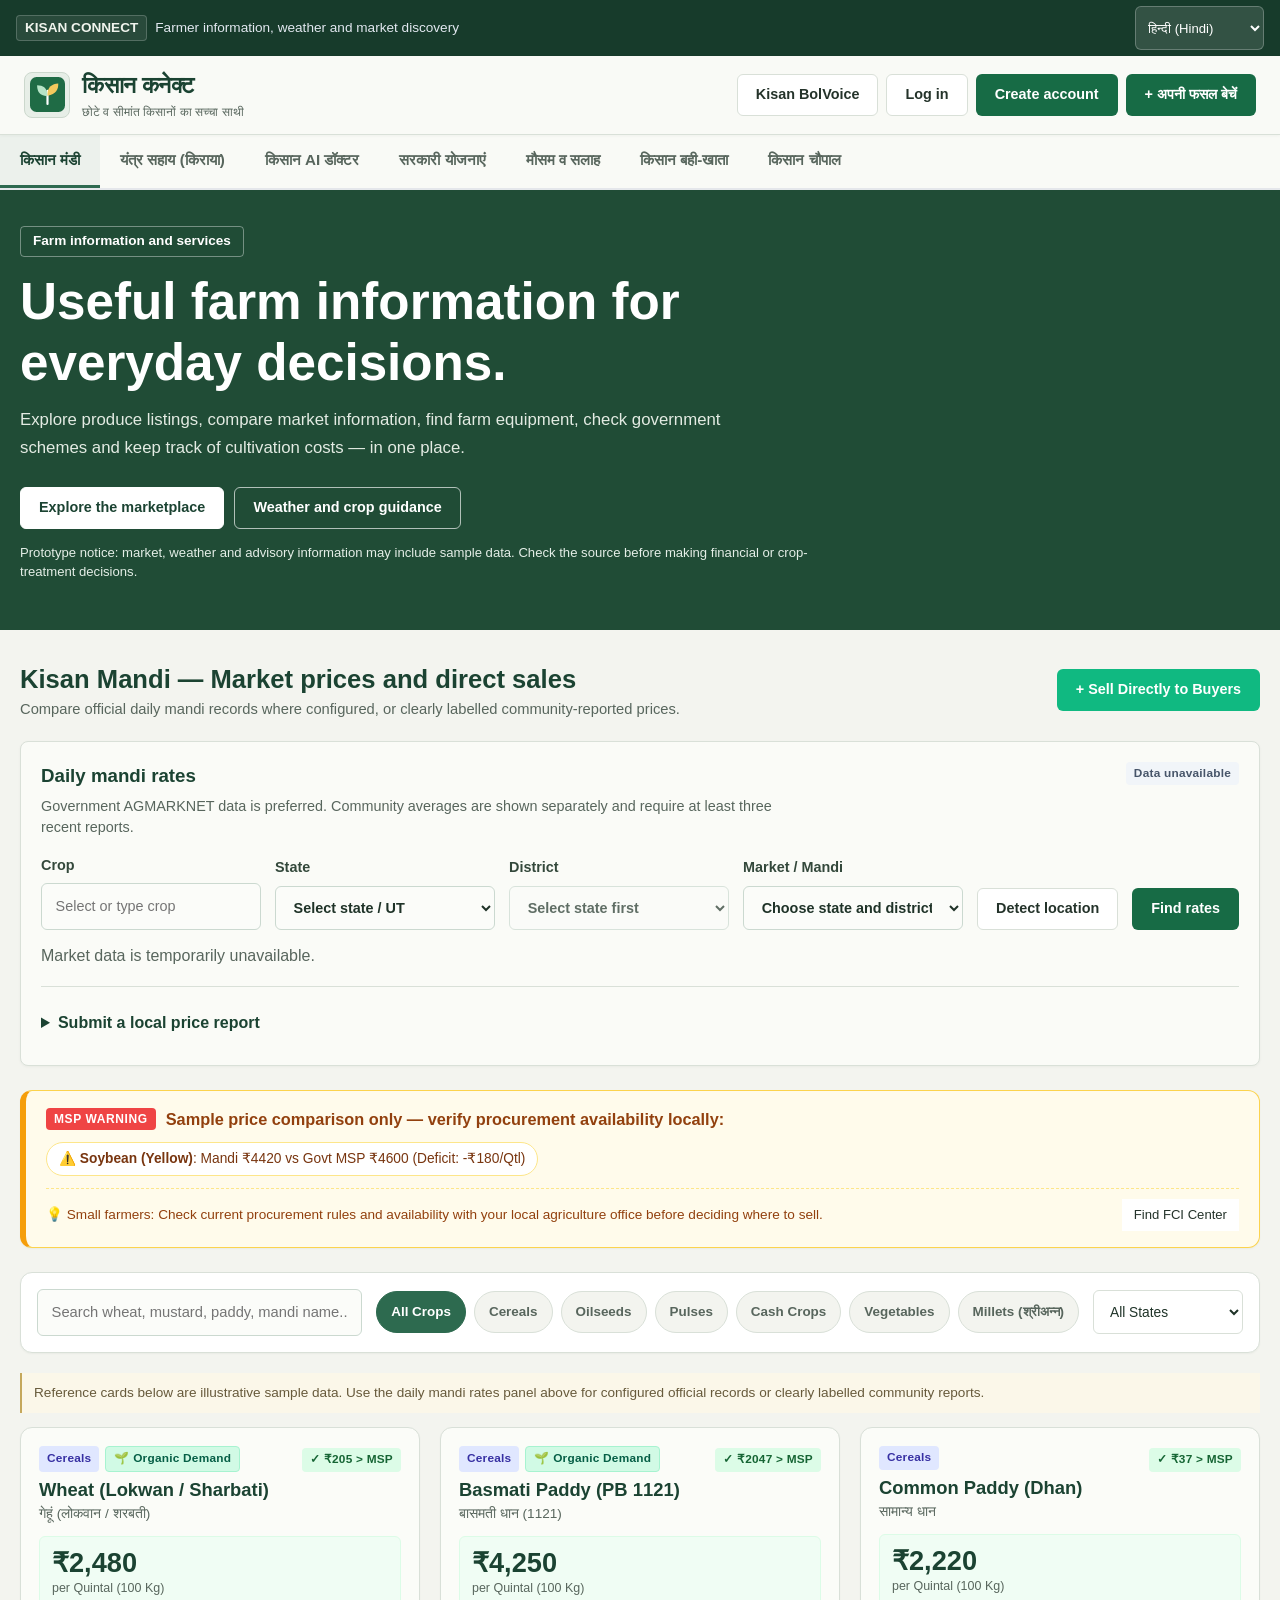
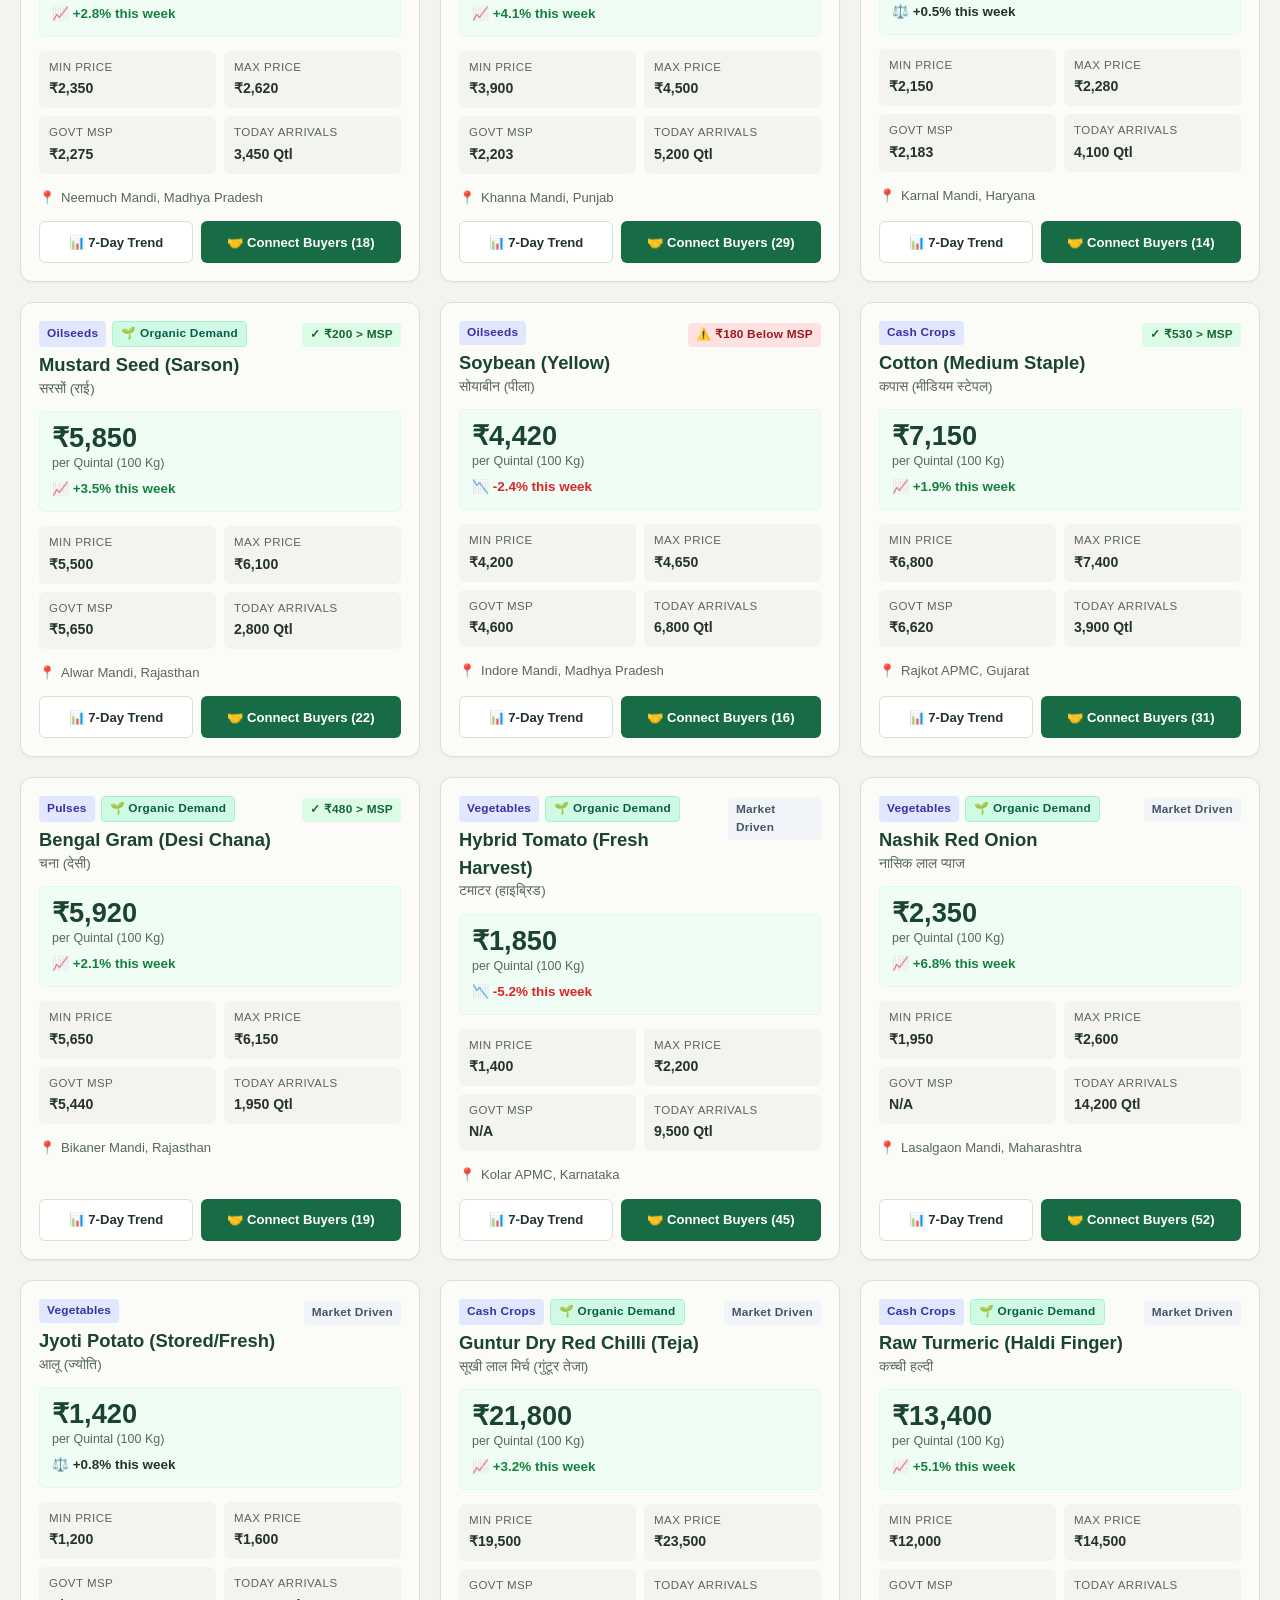
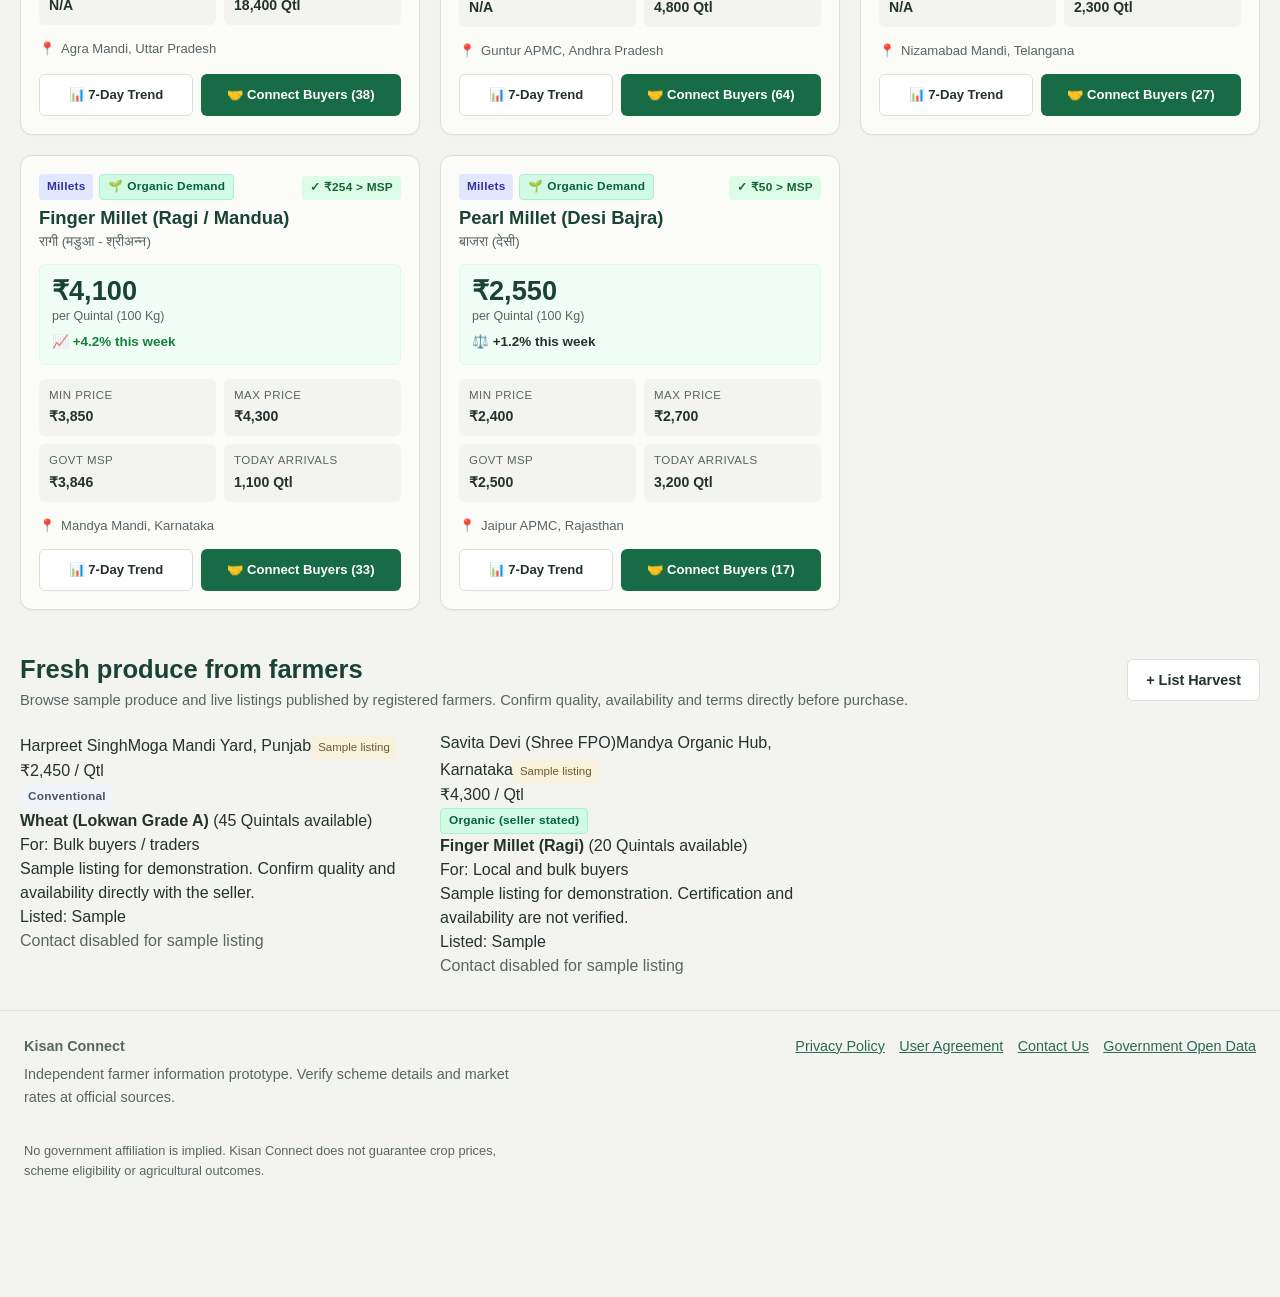
==== commit 57536b95: "Reduce decorative emoji and generic marketing copy across Kisan Connect UI" ====
--- a/index.html
+++ b/index.html
@@ -91,8 +91,8 @@
   <!-- Hero Section -->
   <section class="hero-banner">
     <div class="hero-inner">
-      <div class="hero-tagline-badge">A practical digital toolkit for Indian farmers</div>
-      <h2 class="hero-title">Grow with better information. Sell with more choice.</h2>
+      <div class="hero-tagline-badge">Farm information and services</div>
+      <h2 class="hero-title">Useful farm information for everyday decisions.</h2>
       <p class="hero-desc">
         Explore produce listings, compare market information, find farm equipment, check government schemes and keep track of cultivation costs — in one place.
       </p>
@@ -143,7 +143,7 @@
           <label>Market / Mandi
             <select id="live-mandi-market"><option value="">Choose state and district first</option></select>
           </label>
-          <button id="btn-detect-mandi-location" class="btn btn-outline" type="button">📍 Detect location</button>
+          <button id="btn-detect-mandi-location" class="btn btn-outline" type="button"> Detect location</button>
           <button id="btn-load-live-mandi" class="btn btn-primary" type="button">Find rates</button>
         </div>
         <div id="live-mandi-results" class="live-data-results" aria-live="polite"><p class="text-sm text-muted">Choose a crop or district and load available market records.</p></div>
@@ -168,7 +168,7 @@
       <!-- Filter Controls Bar -->
       <div class="filter-controls-bar">
         <div class="search-input-group">
-          <span class="icon">🔍</span>
+          <span class="icon" aria-hidden="true"></span>
           <input type="text" id="mandi-search-input" placeholder="Search wheat, mustard, paddy, mandi name..." />
         </div>
 
@@ -223,7 +223,7 @@
       <div class="section-header-bar">
         <div class="section-title-group">
           <h2>Yantra Sahay — Equipment rental and pooling</h2>
-          <p>Uber for farm implements: Access tractors, harvesters, laser levelers, and drone sprayers at affordable hourly/acre rates.</p>
+          <p>Find tractors, harvesters, laser levelers and drone sprayers available for hourly or per-acre rental.</p>
         </div>
       </div>
 
@@ -231,7 +231,7 @@
       <div id="pooling-calculator-section" class="pooling-calc-container">
         <div class="calc-header">
           <div>
-            <h3>🤝 Community Machinery Pooling Calculator</h3>
+            <h3> Community Machinery Pooling Calculator</h3>
             <p class="text-muted">See how much you and your neighbors save by co-renting equipment for contiguous plots.</p>
           </div>
           <span class="badge badge-success">Save up to 35%</span>
@@ -268,7 +268,7 @@
       <!-- Machinery Filters -->
       <div class="filter-controls-bar">
         <div class="search-input-group">
-          <span class="icon">🔍</span>
+          <span class="icon" aria-hidden="true"></span>
           <input type="text" id="machinery-search-input" placeholder="Search tractor, harvester, drone, rotavator..." />
         </div>
 
@@ -308,7 +308,7 @@
         <!-- Left: Upload & Specimen Selector -->
         <div class="doctor-upload-sidebar">
           <label for="crop-photo-input" class="upload-drop-zone">
-            <div class="upload-icon">📷</div>
+            <div class="upload-icon"></div>
             <strong>Upload Leaf / Crop Photo</strong>
             <p class="text-sm text-muted">Click to select photo from phone or gallery (JPG, PNG or WebP; max 8 MB)</p>
             <input type="file" id="crop-photo-input" accept="image/jpeg,image/png,image/webp" style="display: none;" />
@@ -349,20 +349,20 @@
       <div id="kisan-chat-wrapper" class="kisan-chat-box">
         <div class="chat-header">
           <div>
-            <h3>🤖 Kisan Sahayak AI — 24x7 Agronomy Chat Assistant</h3>
+            <h3> Kisan Sahayak AI — 24x7 Agronomy Chat Assistant</h3>
             <p class="text-sm text-muted">Ask questions in Hindi, English, Punjabi, Marathi, Telugu, or Bengali.</p>
           </div>
-          <span class="badge badge-success">✓ Online & Ready</span>
+          <span class="badge badge-success"> Online & Ready</span>
         </div>
 
         <div id="ai-chat-messages" class="chat-messages-area"></div>
 
         <div class="preset-queries-row">
           <span class="text-xs text-muted" style="align-self: center;">Quick Questions:</span>
-          <button class="btn-pill-prompt" onclick="AIDoctorModule.sendPredefinedQuery('How to control Yellow Rust in wheat?')">🌾 Yellow Rust in Wheat</button>
-          <button class="btn-pill-prompt" onclick="AIDoctorModule.sendPredefinedQuery('How to make Jeevamrit at home?')">🧪 Homemade Jeevamrit</button>
-          <button class="btn-pill-prompt" onclick="AIDoctorModule.sendPredefinedQuery('How to get 90% subsidy on Solar Pump?')">☀️ Solar Pump Subsidy</button>
-          <button class="btn-pill-prompt" onclick="AIDoctorModule.sendPredefinedQuery('Can I spray pesticide in today weather?')">🌦️ Spray Window Check</button>
+          <button class="btn-pill-prompt" onclick="AIDoctorModule.sendPredefinedQuery('How to control Yellow Rust in wheat?')"> Yellow Rust in Wheat</button>
+          <button class="btn-pill-prompt" onclick="AIDoctorModule.sendPredefinedQuery('How to make Jeevamrit at home?')"> Homemade Jeevamrit</button>
+          <button class="btn-pill-prompt" onclick="AIDoctorModule.sendPredefinedQuery('How to get 90% subsidy on Solar Pump?')">️ Solar Pump Subsidy</button>
+          <button class="btn-pill-prompt" onclick="AIDoctorModule.sendPredefinedQuery('Can I spray pesticide in today weather?')">️ Spray Window Check</button>
         </div>
 
         <div class="chat-input-row">
@@ -379,7 +379,7 @@
     <div id="tab-schemes" class="tab-pane">
       <div class="section-header-bar">
         <div class="section-title-group">
-          <h2>🏛️ Sarkari Yojana Mitra — Government Schemes & Subsidies</h2>
+          <h2>️ Sarkari Yojana Mitra — Government Schemes & Subsidies</h2>
           <p>Find out every direct benefit, insurance scheme, and equipment subsidy tailored for your landholding profile.</p>
         </div>
       </div>
@@ -388,7 +388,7 @@
       <div class="wizard-container">
         <div class="section-header-bar" style="margin-bottom: 14px;">
           <div>
-            <h3>🎯 1-Click Farmer Scheme Eligibility Wizard</h3>
+            <h3> 1-Click Farmer Scheme Eligibility Wizard</h3>
             <p class="text-muted">Select your farm profile to calculate eligible government subsidies automatically.</p>
           </div>
         </div>
@@ -430,7 +430,7 @@
       <!-- Schemes Filters & Catalog -->
       <div class="filter-controls-bar">
         <div class="search-input-group">
-          <span class="icon">🔍</span>
+          <span class="icon" aria-hidden="true"></span>
           <input type="text" id="schemes-search-input" placeholder="Search PM-KISAN, crop insurance, solar pumps, loans..." />
         </div>
 
@@ -446,7 +446,7 @@
 
       <div class="scheme-updates-panel">
         <div>
-          <h3>🔔 Check for newly announced schemes</h3>
+          <h3> Check for newly announced schemes</h3>
           <p>We check the configured official scheme feed when available. Always verify eligibility and deadlines on the linked government portal.</p>
           <p id="scheme-update-status" class="text-muted" aria-live="polite">Official updates have not been checked in this session.</p>
         </div>
@@ -471,7 +471,7 @@
         <form id="weather-location-form" class="live-data-filters">
           <label>Village / town / city (manual) <input id="weather-location-input" name="location" value="Lucknow" required minlength="2" maxlength="100" autocomplete="address-level2" /></label>
           <button class="btn btn-primary" type="submit">Update forecast</button>
-          <button class="btn btn-outline" id="weather-auto-detect" type="button">📍 Detect my location</button>
+          <button class="btn btn-outline" id="weather-auto-detect" type="button"> Detect my location</button>
           <span id="weather-location-status" role="status" aria-live="polite"></span>
           <button class="btn btn-outline" id="weather-speak-button" type="button">Listen in Hindi</button>
         </form>
@@ -482,18 +482,18 @@
 
       <!-- General Agro-Advisory Recommendations -->
       <div style="background: #FFFFFF; border: 1px solid var(--border-color); border-radius: var(--radius-md); padding: 20px; box-shadow: var(--shadow-sm);">
-        <h3 style="color: var(--primary-dark); margin-bottom: 12px;">🌾 Key Seasonal Crop Directives (Rabi 2026-27)</h3>
+        <h3 style="color: var(--primary-dark); margin-bottom: 12px;"> Key Seasonal Crop Directives (Rabi 2026-27)</h3>
         <div style="display: grid; grid-template-columns: repeat(auto-fit, minmax(280px, 1fr)); gap: 16px;">
           <div style="background: #F0FDF4; border-left: 4px solid var(--primary); padding: 12px 14px; border-radius: var(--radius-sm);">
-            <strong style="color: var(--primary-dark);">🌾 Wheat Sowing Window:</strong>
+            <strong style="color: var(--primary-dark);"> Wheat Sowing Window:</strong>
             <p style="font-size: 0.85rem; color: var(--text-muted); margin-top: 4px;">Optimum sowing temperature is 20-22°C. Treat seed with Carboxin + Thiram (2g/kg seed) to prevent loose smut.</p>
           </div>
           <div style="background: #FFFBEB; border-left: 4px solid #D97706; padding: 12px 14px; border-radius: var(--radius-sm);">
-            <strong style="color: #92400E;">🌱 Mustard Aphid Caution:</strong>
+            <strong style="color: #92400E;"> Mustard Aphid Caution:</strong>
             <p style="font-size: 0.85rem; color: var(--text-muted); margin-top: 4px;">Install yellow sticky traps early. Never spray during morning bee pollination hours (8 AM to 11 AM).</p>
           </div>
           <div style="background: #EFF6FF; border-left: 4px solid #2563EB; padding: 12px 14px; border-radius: var(--radius-sm);">
-            <strong style="color: #1E40AF;">💧 Water Conservation:</strong>
+            <strong style="color: #1E40AF;"> Water Conservation:</strong>
             <p style="font-size: 0.85rem; color: var(--text-muted); margin-top: 4px;">For small plots, irrigate at critical stages only (CRI stage at 21 days for wheat). Avoid excess flood irrigation.</p>
           </div>
         </div>
@@ -507,7 +507,7 @@
     <div id="tab-ledger" class="tab-pane">
       <div class="section-header-bar">
         <div class="section-title-group">
-          <h2>📊 Kisan Khata — Digital Farm Ledger & ROI Calculator</h2>
+          <h2> Kisan Khata — Digital Farm Ledger & ROI Calculator</h2>
           <p>Know your real cost of production per quintal and calculate true net profit per acre.</p>
         </div>
       </div>
@@ -515,7 +515,7 @@
       <div class="ledger-layout-grid">
         <!-- Input Form -->
         <div class="ledger-form-box">
-          <h3 class="ledger-form-section-title">📝 Enter Your Seasonal Farm Inputs</h3>
+          <h3 class="ledger-form-section-title"> Enter Your Seasonal Farm Inputs</h3>
           <form id="farm-ledger-form">
             <div class="ledger-input-grid">
               <div class="ledger-input-group">
@@ -596,7 +596,7 @@
     <div id="tab-community" class="tab-pane">
       <div class="section-header-bar">
         <div class="section-title-group">
-          <h2>👥 Kisan Chopal — Peer Knowledge Exchange & FPO Network</h2>
+          <h2> Kisan Chopal — Peer Knowledge Exchange & FPO Network</h2>
           <p>Real stories, cost-cutting innovations, and organic success from smallholders across India.</p>
         </div>
         <button class="btn btn-primary" onclick="App.openModal('modal-new-post')">
@@ -664,7 +664,7 @@
           <div class="form-group full-span">
             <label style="display: flex; align-items: center; gap: 8px; cursor: pointer;">
               <input type="checkbox" id="harvest-organic" />
-              <span>🌱 This harvest is Organically Grown (PGS-India / NPOP Certified or Zero-Chemical)</span>
+              <span> This harvest is Organically Grown (PGS-India / NPOP Certified or Zero-Chemical)</span>
             </label>
           </div>
 
@@ -711,7 +711,7 @@
   <div id="modal-booking" class="modal-overlay">
     <div class="modal-box">
       <button class="modal-close-btn" data-close-modal>&times;</button>
-      <h3>🚜 Book Farm Equipment</h3>
+      <h3> Book Farm Equipment</h3>
       <div id="booking-machine-details"></div>
 
       <form id="machinery-booking-form">
@@ -740,7 +740,7 @@
           <div class="form-group full-span">
             <label style="display: flex; align-items: center; gap: 8px; cursor: pointer; background: #ECFDF5; border: 1px solid #A7F3D0; padding: 10px; border-radius: 6px;">
               <input type="checkbox" id="book-pooling-optin" checked />
-              <span><strong>🤝 Enable Neighbor Pooling:</strong> Share equipment transit with adjoining field owners for a 25% cluster discount.</span>
+              <span><strong> Enable Neighbor Pooling:</strong> Share equipment transit with adjoining field owners for a 25% cluster discount.</span>
             </label>
           </div>
         </div>
@@ -776,7 +776,7 @@
   <div id="modal-new-post" class="modal-overlay">
     <div class="modal-box">
       <button class="modal-close-btn" data-close-modal>&times;</button>
-      <h3>✍️ Share Your Farming Innovation or Experience</h3>
+      <h3>️ Share Your Farming Innovation or Experience</h3>
       <p class="text-sm text-muted">Help fellow smallholders reduce input costs, share pooling experiences, or report mandi prices.</p>
 
       <form id="new-community-post-form">
--- a/css/styles.css
+++ b/css/styles.css
@@ -2327,3 +2327,77 @@
   html { scroll-behavior: auto; }
   *, *::before, *::after { transition-duration: .01ms !important; animation-duration: .01ms !important; }
 }
+
+
+/* Visual audit refinement: keep the agricultural identity, reduce decorative effects. */
+:root {
+  --bg-main: #f3f4ef;
+  --bg-card: #fbfcf8;
+  --text-main: #24332a;
+  --text-muted: #58665d;
+  --border-color: #d9e0d8;
+  --shadow-sm: 0 1px 2px rgba(24, 45, 31, .045);
+  --shadow-md: 0 2px 6px rgba(24, 45, 31, .06);
+  --shadow-lg: 0 4px 12px rgba(24, 45, 31, .08);
+}
+body { background-color: var(--bg-main); }
+.main-header, .desktop-nav-bar, .mobile-bottom-bar { background-color: #f9faf6; }
+.main-header { box-shadow: 0 1px 3px rgba(24,45,31,.045); }
+.hero-banner {
+  background: #204c36;
+  border-radius: 0;
+  box-shadow: none;
+}
+.hero-desc { color: #e3ebe3; }
+.hero-tagline-badge {
+  background: transparent;
+  border: 1px solid rgba(255,255,255,.38);
+  border-radius: 4px;
+}
+.hero-stat-card { backdrop-filter: none; }
+.hero-stat-card:hover { transform: none; }
+.brand-logo-icon {
+  background: #e7eee7;
+  border: 1px solid #ccd8cd;
+  border-radius: 8px;
+  box-shadow: none;
+}
+.top-helpline-bar { background: #173b2b; }
+.helpline-pill {
+  color: #f0f4ed;
+  background: rgba(255,255,255,.08);
+  border-color: rgba(255,255,255,.2);
+  border-radius: 4px;
+}
+.live-data-panel, .scheme-updates-panel, .net-mandi-calculator, .pesticide-calculator {
+  background: #fafbf7;
+  box-shadow: 0 1px 3px rgba(24,45,31,.045);
+  border-radius: 8px;
+}
+.live-price-item, .card, .listing-card, .machinery-card {
+  box-shadow: none;
+}
+input:not([type="checkbox"]):not([type="radio"]):not([type="file"]),
+select, textarea {
+  background-color: #fbfcf9;
+  border-radius: 6px;
+  box-shadow: none;
+}
+input:hover, select:hover, textarea:hover { border-color: #9cac9f; }
+button { transition: background-color .14s ease, border-color .14s ease, color .14s ease; }
+button:hover:not(:disabled) { transform: none; }
+.btn-primary:hover:not(:disabled) { box-shadow: none; }
+.btn-voice:hover, .nav-tab-btn:hover { transform: none; }
+.upload-drop-zone {
+  background: #f7f9f4;
+  border-radius: 8px;
+  border-width: 1px;
+  transition: border-color .14s ease;
+}
+.upload-drop-zone:hover, .upload-drop-zone:focus-within { background: #f1f5ee; }
+.upload-drop-zone .upload-icon { background: #e5ece3; border-radius: 8px; }
+.prototype-data-note { border-left-width: 2px; border-radius: 0; }
+.kisan-toast { box-shadow: var(--shadow-md); border-left-width: 2px; }
+@media (prefers-reduced-motion: reduce) {
+  .tab-pane { animation: none; }
+}
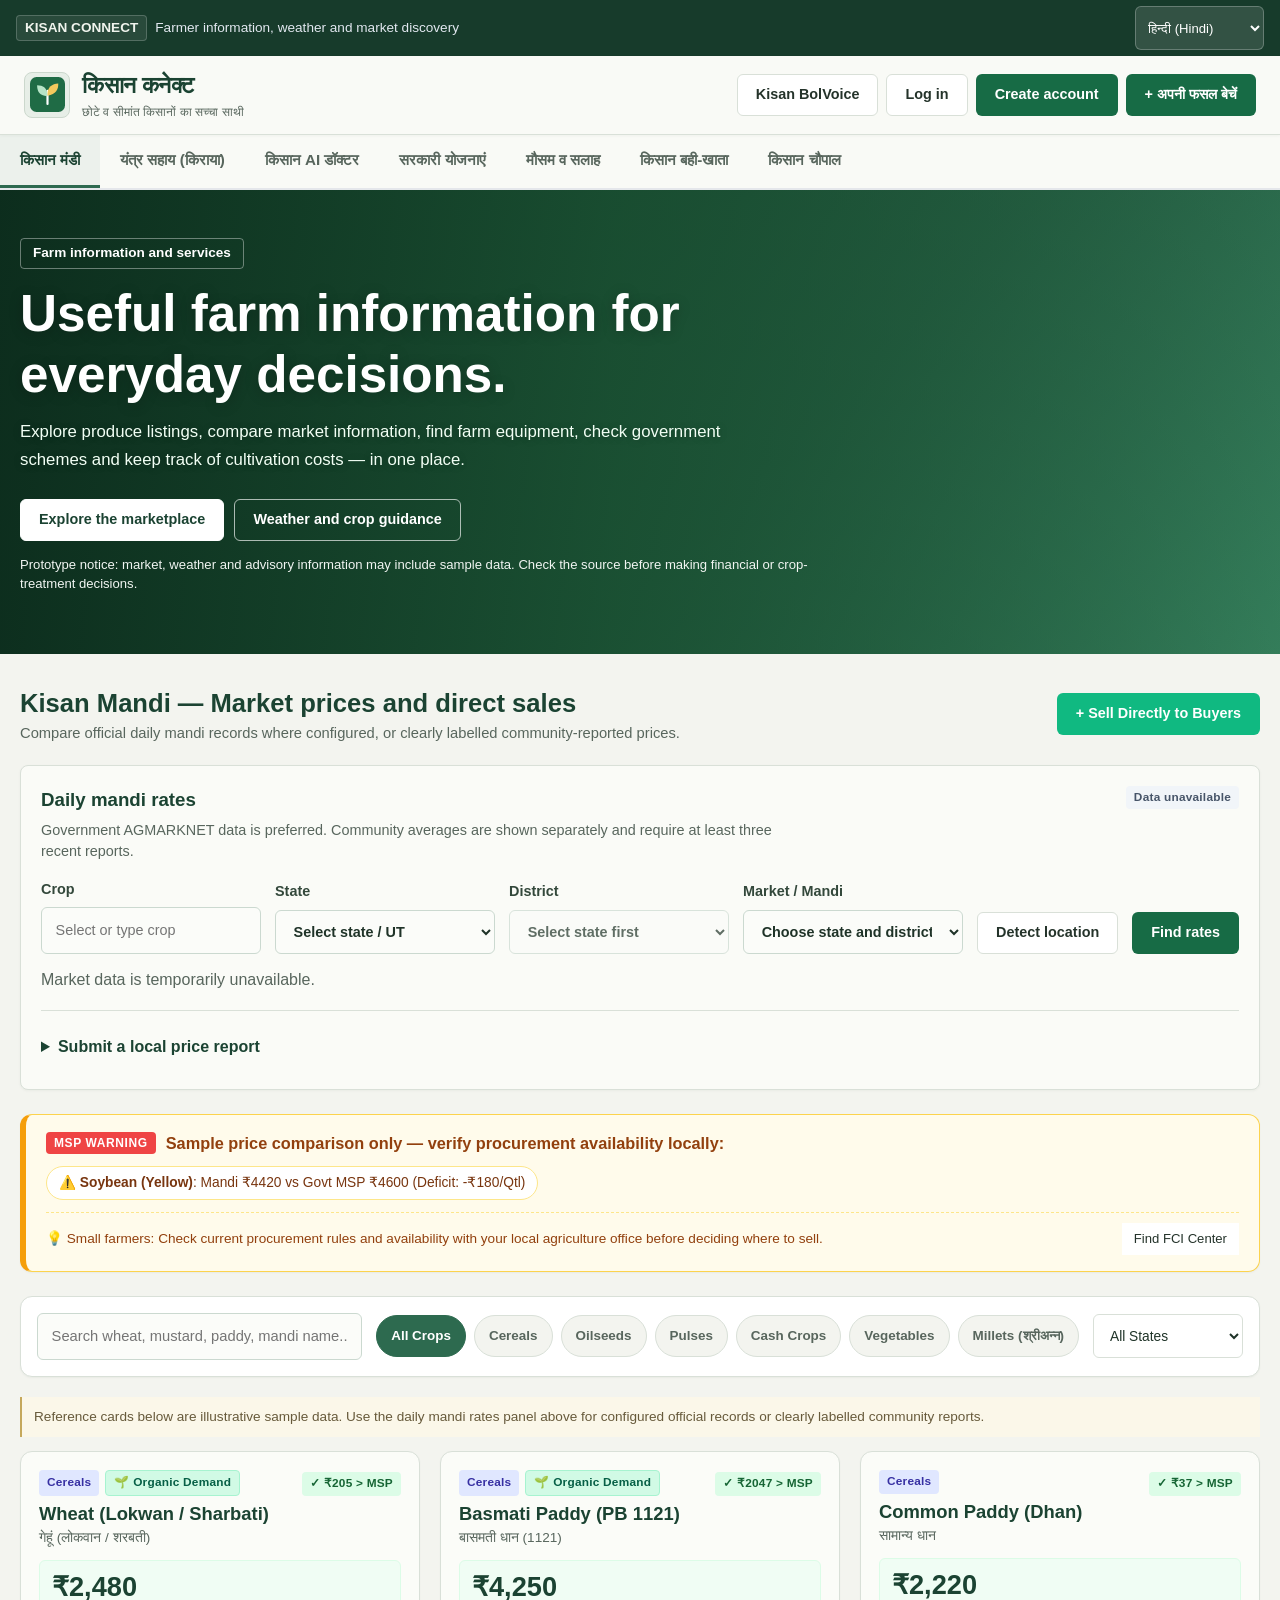
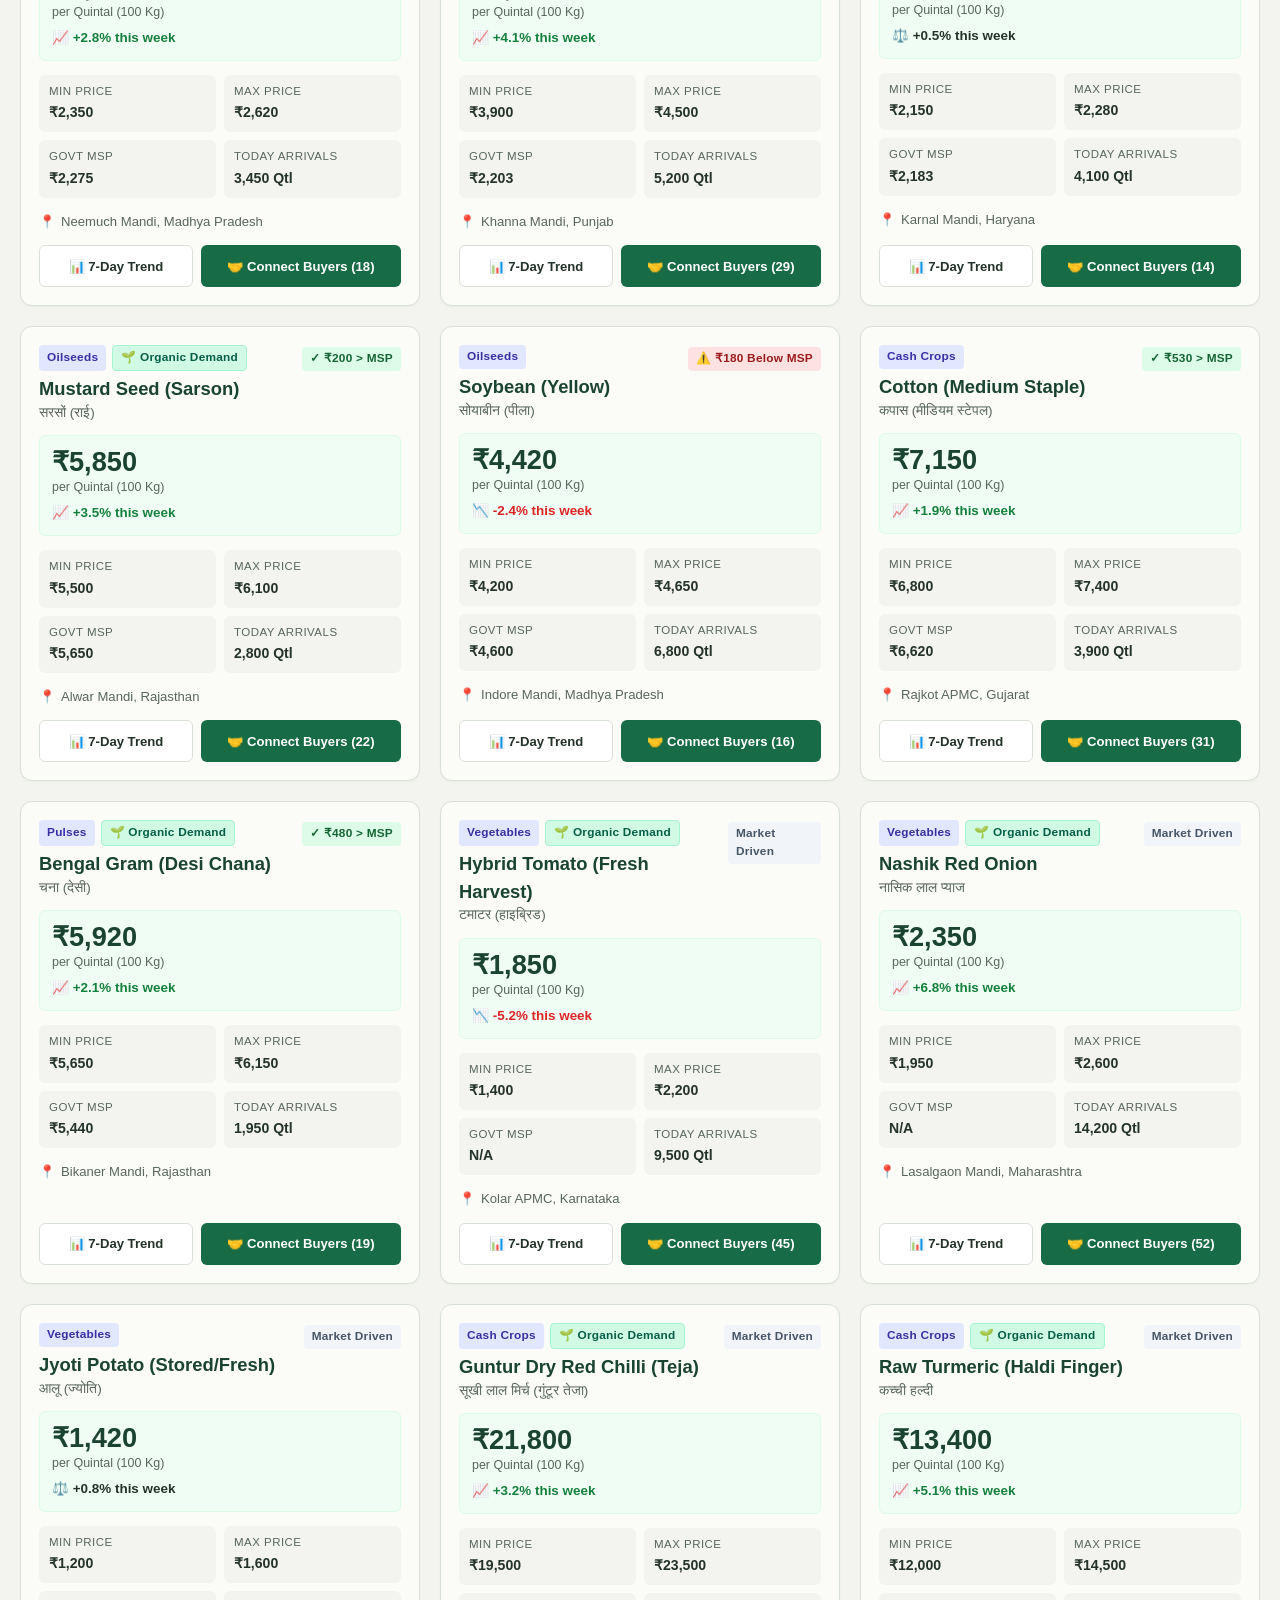
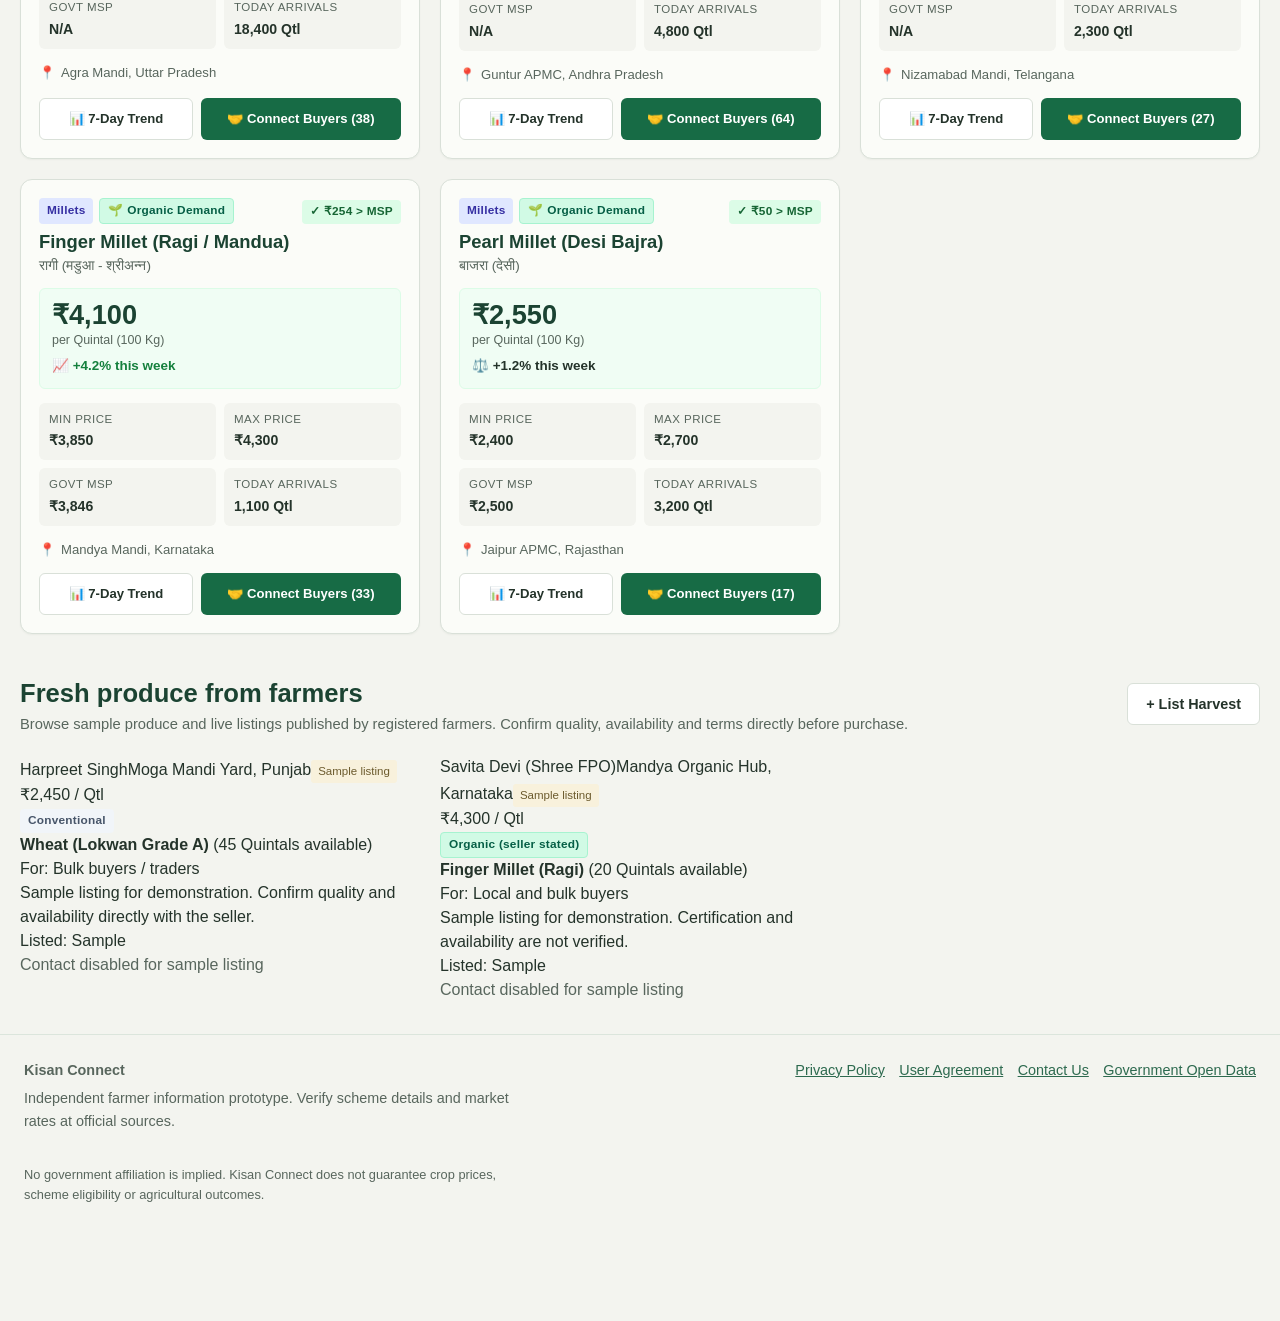
==== commit c87be8a7: "Clarify official scheme refresh behavior in UI" ====
--- a/index.html
+++ b/index.html
@@ -152,7 +152,7 @@
           <p class="text-sm text-muted">For farmers and bulk buyers. Community reports are not official prices and are only averaged after three recent reports for the same market and crop.</p>
           <form id="mandi-price-report-form" class="live-data-filters">
             <label>Crop <input name="commodity" id="report-mandi-commodity" required minlength="2" maxlength="120" list="india-crops-list" /></label>
-            <label>Mandi / market <select name="market" id="report-mandi-market" required><option value="">Choose state and district first</option></select></label>
+            <label>Mandi / market <input name="market" id="report-mandi-market" type="text" list="report-mandi-market-options" minlength="2" maxlength="180" placeholder="Type 2–3 letters or enter local mandi" autocomplete="off" required /><datalist id="report-mandi-market-options"></datalist><small class="text-muted">Choose a suggestion or enter your local mandi name. New names are saved when you submit a report.</small></label>
             <label>District <select name="district" id="report-mandi-district" required disabled><option value="">Select state first</option></select></label>
             <label>State <select name="state" id="report-mandi-state" required><option value="">Loading states…</option></select></label>
             <label>Price (₹/quintal) <input name="pricePerQuintal" type="number" min="1" max="1000000" step="0.01" required /></label>
@@ -223,8 +223,9 @@
       <div class="section-header-bar">
         <div class="section-title-group">
           <h2>Yantra Sahay — Equipment rental and pooling</h2>
-          <p>Find tractors, harvesters, laser levelers and drone sprayers available for hourly or per-acre rental.</p>
-        </div>
+          <p>Find farm machines to rent, or list your own tractor, harvester, rotavator or other equipment for nearby farmers.</p>
+        </div>
+        <div class="farmer-market-actions"><button class="btn btn-outline" id="btn-view-machine-requests" type="button">My rental requests</button><button class="btn btn-primary" id="btn-list-machinery" type="button">List your machine</button></div>
       </div>
 
       <!-- Co-Farming Equipment Pooling Calculator -->
@@ -290,6 +291,12 @@
 
       <!-- Machinery Cards Grid -->
       <div id="machinery-cards-grid" class="cards-grid-3"></div>
+      <section class="community-machinery-section" aria-labelledby="community-machinery-heading">
+        <div class="section-header-bar"><div class="section-title-group"><h3 id="community-machinery-heading">Machines listed by farmers</h3><p>Listings submitted by registered farmers and saved in the database. Send a rental request to the owner.</p></div></div>
+        <div id="community-machinery-status" class="text-sm text-muted" aria-live="polite">Loading farmer listings…</div>
+        <div id="my-machinery-rental-requests" class="incoming-enquiries" hidden></div>
+        <div id="community-machinery-listings" class="cards-grid-3"></div>
+      </section>
     </div>
 
 
@@ -307,12 +314,17 @@
       <div class="doctor-layout-grid">
         <!-- Left: Upload & Specimen Selector -->
         <div class="doctor-upload-sidebar">
-          <label for="crop-photo-input" class="upload-drop-zone">
-            <div class="upload-icon"></div>
-            <strong>Upload Leaf / Crop Photo</strong>
-            <p class="text-sm text-muted">Click to select photo from phone or gallery (JPG, PNG or WebP; max 8 MB)</p>
-            <input type="file" id="crop-photo-input" accept="image/jpeg,image/png,image/webp" style="display: none;" />
-          </label>
+          <div class="crop-upload-controls">
+            <input type="file" id="crop-photo-input" accept="image/jpeg,image/png,image/webp" capture="environment" hidden />
+            <input type="file" id="crop-photo-file-input" accept="image/jpeg,image/png,image/webp" hidden />
+            <label for="crop-photo-input" class="upload-drop-zone" tabindex="0" role="button" aria-label="Take a crop photo using your camera">
+              <span class="upload-icon" aria-hidden="true"><svg viewBox="0 0 24 24" width="32" height="32" fill="none" stroke="currentColor" stroke-width="1.8"><path d="M4 7h3l2-3h6l2 3h3a2 2 0 0 1 2 2v9a2 2 0 0 1-2 2H4a2 2 0 0 1-2-2V9a2 2 0 0 1 2-2Z"/><circle cx="12" cy="13" r="3.5"/></svg></span>
+              <strong>Take a crop photo</strong>
+              <p class="text-sm text-muted">Open your camera or capture a new leaf photo.</p>
+            </label>
+            <button type="button" id="btn-crop-upload-file" class="btn btn-outline crop-file-button"><svg viewBox="0 0 24 24" width="18" height="18" fill="none" stroke="currentColor" stroke-width="1.8" aria-hidden="true"><path d="M13 3H6a2 2 0 0 0-2 2v14a2 2 0 0 0 2 2h12a2 2 0 0 0 2-2v-7"/><path d="M13 3v6h6M12 16l8-8M16 8h4v4"/></svg> Upload from Gallery / Files</button>
+            <p class="text-sm text-muted crop-upload-help">JPG, PNG or WebP · Maximum 8 MB.</p>
+          </div>
           <label for="crop-photo-crop" class="text-sm">Crop type (optional)
             <select id="crop-photo-crop" class="form-control">
               <option value="">Not sure / let AI assess</option>
@@ -447,10 +459,10 @@
       <div class="scheme-updates-panel">
         <div>
           <h3> Check for newly announced schemes</h3>
-          <p>We check the configured official scheme feed when available. Always verify eligibility and deadlines on the linked government portal.</p>
-          <p id="scheme-update-status" class="text-muted" aria-live="polite">Official updates have not been checked in this session.</p>
-        </div>
-        <button id="btn-check-scheme-updates" class="btn btn-outline" type="button">Check official updates</button>
+          <p>Refresh checks the connected official feed. Confirm scheme eligibility and deadlines on the government source.</p>
+          <p id="scheme-update-status" class="text-muted" aria-live="polite">Checking whether an official feed is configured…</p>
+        </div>
+        <button id="btn-check-scheme-updates" class="btn btn-outline" type="button">Refresh official schemes</button>
       </div>
       <div id="scheme-live-updates" class="cards-grid-3"></div>
       <div id="schemes-cards-grid" class="cards-grid-3"></div>
@@ -707,6 +719,40 @@
   </div>
 
 
+  <div id="modal-list-machinery" class="modal-overlay" aria-hidden="true">
+    <div class="modal-box">
+      <button class="modal-close-btn" type="button" data-close-modal aria-label="Close">&times;</button>
+      <h3>List your farm machine</h3>
+      <p class="text-sm text-muted">Share accurate availability and rental rates. Your listing will be stored for other users to find.</p>
+      <form id="machinery-listing-form">
+        <div class="modal-form-grid">
+          <div class="form-group"><label for="machine-list-name">Machine name</label><input id="machine-list-name" name="name" maxlength="140" placeholder="e.g. Mahindra tractor 575 DI" required /></div>
+          <div class="form-group"><label for="machine-list-category">Category</label><select id="machine-list-category" name="category" required><option value="Tractors">Tractors</option><option value="Harvesters">Harvesters</option><option value="Rotavators">Rotavators</option><option value="Seeders">Seeders</option><option value="Sprayers">Sprayers</option><option value="Irrigation">Irrigation equipment</option><option value="Other">Other farm machinery</option></select></div>
+          <div class="form-group full-span"><label for="machine-list-location">Village / town and district</label><input id="machine-list-location" name="location" maxlength="180" placeholder="e.g. Malihabad, Lucknow" required /></div>
+          <div class="form-group"><label for="machine-list-phone">Contact phone</label><input id="machine-list-phone" name="phone" type="tel" minlength="7" maxlength="30" autocomplete="tel" required /></div>
+          <div class="form-group"><label for="machine-list-acre-rate">Rate per acre (₹, optional)</label><input id="machine-list-acre-rate" name="ratePerAcre" type="number" min="0" max="1000000" step="0.01" value="0" /></div>
+          <div class="form-group"><label for="machine-list-hour-rate">Rate per hour (₹, optional)</label><input id="machine-list-hour-rate" name="ratePerHour" type="number" min="0" max="1000000" step="0.01" value="0" /></div>
+          <div class="form-group full-span"><label for="machine-list-description">Details and availability</label><textarea id="machine-list-description" name="description" maxlength="1000" placeholder="Machine condition, available dates, minimum booking, etc."></textarea></div>
+          <div class="form-group"><label><input id="machine-list-operator" name="operatorIncluded" type="checkbox" /> Operator included</label></div>
+          <div class="form-group"><label><input id="machine-list-fuel" name="fuelIncluded" type="checkbox" /> Fuel included</label></div>
+        </div><p class="text-sm text-muted">Enter at least one rental rate: per acre or per hour.</p>
+        <div class="modal-actions"><button type="button" class="btn btn-outline" data-close-modal>Cancel</button><button type="submit" class="btn btn-primary" id="machine-list-submit">Publish listing</button></div>
+      </form>
+    </div>
+  </div>
+  <div id="modal-rent-community-machine" class="modal-overlay" aria-hidden="true">
+    <div class="modal-box"><button class="modal-close-btn" type="button" data-close-modal aria-label="Close">&times;</button>
+      <h3>Request to rent this machine</h3><div id="community-rental-machine-summary"></div>
+      <form id="community-machinery-rent-form"><input type="hidden" id="community-rental-listing-id" />
+        <div class="modal-form-grid">
+          <div class="form-group"><label for="community-rental-phone">Your contact phone</label><input id="community-rental-phone" name="phone" type="tel" minlength="7" maxlength="30" required /></div>
+          <div class="form-group"><label for="community-rental-date">Requested date</label><input id="community-rental-date" name="requestedDate" type="date" required /></div>
+          <div class="form-group"><label for="community-rental-acres">Area in acres</label><input id="community-rental-acres" name="acres" type="number" min="0.1" max="100000" step="0.1" value="1" required /></div>
+          <div class="form-group full-span"><label for="community-rental-message">Message (optional)</label><textarea id="community-rental-message" name="message" maxlength="500" placeholder="Add timing or field-access details"></textarea></div>
+        </div><div class="modal-actions"><button type="button" class="btn btn-outline" data-close-modal>Cancel</button><button type="submit" class="btn btn-primary">Send rental request</button></div>
+      </form>
+    </div>
+  </div>
   <!-- Modal 4: Book Machine / Custom Hiring Center -->
   <div id="modal-booking" class="modal-overlay">
     <div class="modal-box">
--- a/css/styles.css
+++ b/css/styles.css
@@ -2401,3 +2401,147 @@
 @media (prefers-reduced-motion: reduce) {
   .tab-pane { animation: none; }
 }
+
+
+/* Community machinery listing and rental forms */
+.community-machinery-section { margin: 2rem 0 2.5rem; }
+.community-machinery-section .section-header-bar { margin: 1rem 0; }
+.community-machinery-section .section-header-bar .farmer-market-actions { display: flex; gap: .5rem; flex-wrap: wrap; }
+.community-machine-card { display: flex; flex-direction: column; gap: .7rem; padding: 1rem; border: 1px solid var(--border-color); background: #fafbf7; }
+.community-machine-card .machine-desc { margin: 0; }
+.community-machine-rates { display: flex; flex-wrap: wrap; gap: .8rem; color: var(--primary-dark); }
+.community-machine-card .machine-card-actions { display: flex; flex-wrap: wrap; gap: .5rem; margin-top: auto; }
+.community-machine-card .machine-card-actions .btn { flex: 1 1 auto; text-align: center; justify-content: center; }
+.modal-actions { display: flex; justify-content: flex-end; gap: .6rem; margin-top: 1rem; }
+#machinery-listing-form .form-group > label:has(input[type="checkbox"]) { display: flex; align-items: center; gap: .5rem; }
+#machinery-listing-form .form-group > label input[type="checkbox"] { width: 18px; }
+#report-mandi-market { width: 100%; }
+#report-mandi-market + datalist + small { display: block; margin-top: .25rem; line-height: 1.45; }
+@media (max-width: 640px) {
+  .modal-actions { flex-direction: column-reverse; }
+  .modal-actions .btn { width: 100%; justify-content: center; }
+  .community-machine-card .machine-card-actions { flex-direction: column; }
+}
+
+/* Installed PWA only: compact, app-style bottom navigation above the Android system area. */
+.pwa-installed .mobile-bottom-bar {
+  display: flex;
+  justify-content: space-around;
+  align-items: stretch;
+  gap: 2px;
+  padding: 7px 6px calc(7px + env(safe-area-inset-bottom, 0px));
+  background: #f8faf5;
+  border-top: 1px solid #d8e1d8;
+  box-shadow: none;
+}
+.pwa-installed .mobile-nav-btn {
+  flex: 1 1 0;
+  min-width: 0;
+  min-height: 44px;
+  padding: 7px 3px;
+  border-radius: 7px;
+  font-size: .68rem;
+  line-height: 1.2;
+  white-space: normal;
+  color: #58665d;
+}
+.pwa-installed .mobile-nav-btn.active {
+  background: #e5eee5;
+  color: #174d33;
+  font-weight: 750;
+}
+body.pwa-installed { padding-bottom: calc(68px + env(safe-area-inset-bottom, 0px)); }
+
+/* Keep the bottom tab bar exclusive to the installed app; browser users use the scrollable top tabs. */
+@media (max-width: 768px) {
+  .mobile-bottom-bar { display: none; }
+  .desktop-nav-bar { display: block; top: 148px; position: sticky; }
+  .desktop-nav-bar .nav-container { overflow-x: auto; }
+  .desktop-nav-bar .nav-tab-btn { padding: 11px 14px; font-size: .82rem; }
+  body.pwa-installed .desktop-nav-bar { display: none; }
+  body.pwa-installed .mobile-bottom-bar { display: flex; }
+}
+@media (display-mode: standalone) and (min-width: 769px) {
+  .pwa-installed .mobile-bottom-bar { display: none; }
+}
+
+/* Seasonal crop guidance: restrained, readable rows instead of colorful card stripes. */
+#tab-weather > div[style*="background: #FFFFFF"] { background: #fafbf7 !important; border: 1px solid var(--border-color) !important; border-radius: 8px !important; padding: 1rem !important; box-shadow: none !important; }
+#tab-weather > div[style*="background: #FFFFFF"] > div { display: grid !important; grid-template-columns: repeat(auto-fit, minmax(min(100%, 250px), 1fr)) !important; gap: 0 !important; }
+#tab-weather > div[style*="background: #FFFFFF"] > div > div { background: transparent !important; border: 0 !important; border-top: 1px solid var(--border-color) !important; border-radius: 0 !important; padding: .85rem .9rem !important; }
+#tab-weather > div[style*="background: #FFFFFF"] > div > div strong { color: var(--text-main) !important; }
+#tab-weather > div[style*="background: #FFFFFF"] > div > div p { color: var(--text-muted) !important; line-height: 1.55; }
+
+
+/* Keep the local price-report form aligned on desktop and mobile. */
+#mandi-price-report-form {
+  display: grid;
+  grid-template-columns: repeat(2, minmax(0, 1fr));
+  align-items: start;
+  gap: 12px 16px;
+}
+#mandi-price-report-form > label {
+  display: flex;
+  flex-direction: column;
+  align-self: stretch;
+  width: 100%;
+  min-width: 0;
+  margin: 0;
+}
+#mandi-price-report-form > label input,
+#mandi-price-report-form > label select {
+  box-sizing: border-box;
+  display: block;
+  width: 100%;
+  min-width: 0;
+}
+#mandi-price-report-form > label small {
+  display: block;
+  min-width: 0;
+  overflow-wrap: anywhere;
+}
+#mandi-price-report-form > button {
+  justify-self: start;
+  align-self: end;
+}
+@media (max-width: 640px) {
+  #mandi-price-report-form { grid-template-columns: minmax(0, 1fr); }
+  #mandi-price-report-form > button { width: 100%; justify-self: stretch; }
+}
+
+/* Focused UX fixes: homepage-only hero and accessible crop photo actions. */
+.hero-banner[hidden] { display: none !important; }
+.crop-upload-controls { display: grid; gap: 12px; }
+.crop-upload-controls .upload-drop-zone { min-height: 170px; }
+.crop-upload-controls .upload-icon { color: #176b45; }
+.crop-file-button { display: inline-flex; align-items: center; justify-content: center; gap: 9px; width: 100%; }
+.crop-upload-help { margin: 0; line-height: 1.5; }
+
+/* Tab navigation: keep the active section heading visible after switching. */
+.tab-pane { scroll-margin-top: 165px; }
+#disease-samples-grid { min-height: 90px; }
+.sample-leaf-card { text-align: left; }
+.sample-leaf-card .badge { align-self: flex-start; margin-top: 5px; }
+@media (max-width: 768px) { .tab-pane { scroll-margin-top: 160px; } }
+
+/* Keep the crop doctor usable on first open and make chat replies legible. */
+.disease-samples-grid { display: grid; grid-template-columns: repeat(2, minmax(0, 1fr)); gap: 10px; }
+.disease-samples-grid .sample-leaf-card { cursor: pointer; min-width: 0; }
+.diagnosis-report-container, #diagnosis-report-container { min-width: 0; }
+.chat-messages-area { color: #17211b; scroll-behavior: smooth; }
+.chat-msg .msg-bubble { overflow-wrap: anywhere; line-height: 1.55; }
+#btn-send-chat:disabled { opacity: .7; cursor: wait; }
+@media (max-width: 760px) { .disease-samples-grid { grid-template-columns: 1fr; } }
+
+
+/* Kisan Connect homepage hero: agricultural field photo with readable green overlay. */
+.hero-banner { position:relative; isolation:isolate; overflow:hidden; background:linear-gradient(90deg,rgba(11,43,27,.91) 0%,rgba(21,73,43,.78) 48%,rgba(21,73,43,.28) 100%),url("https://images.unsplash.com/photo-1500382017468-9049fed747ef?auto=format&fit=crop&w=2200&q=85") center 54%/cover no-repeat,linear-gradient(135deg,#1B4332 0%,#2D6A4F 60%,#40916C 100%); min-height:340px; display:flex; align-items:center; }
+.hero-banner .hero-inner { width:100%; padding:12px 0; }
+.hero-banner .hero-title { max-width:780px; text-shadow:0 2px 14px rgba(0,0,0,.22); }
+.hero-banner .hero-desc { color:#F2FFF5; text-shadow:0 1px 8px rgba(0,0,0,.22); }
+.hero-banner .hero-note { max-width:800px; color:#F1F5F2; }
+.scheme-updates-panel { align-items:center; }
+.scheme-updates-panel #btn-check-scheme-updates[disabled] { opacity:.7; cursor:wait; }
+.scheme-live-source-links { display:flex; flex-wrap:wrap; gap:10px; margin-top:12px; }
+.scheme-live-source-links a { display:inline-flex; padding:7px 11px; border:1px solid var(--border-color); border-radius:8px; background:#fff; font-weight:600; }
+@media (max-width:700px) { .hero-banner { min-height:300px; background-position:58% center; } .hero-banner .hero-title { font-size:1.8rem; } }
